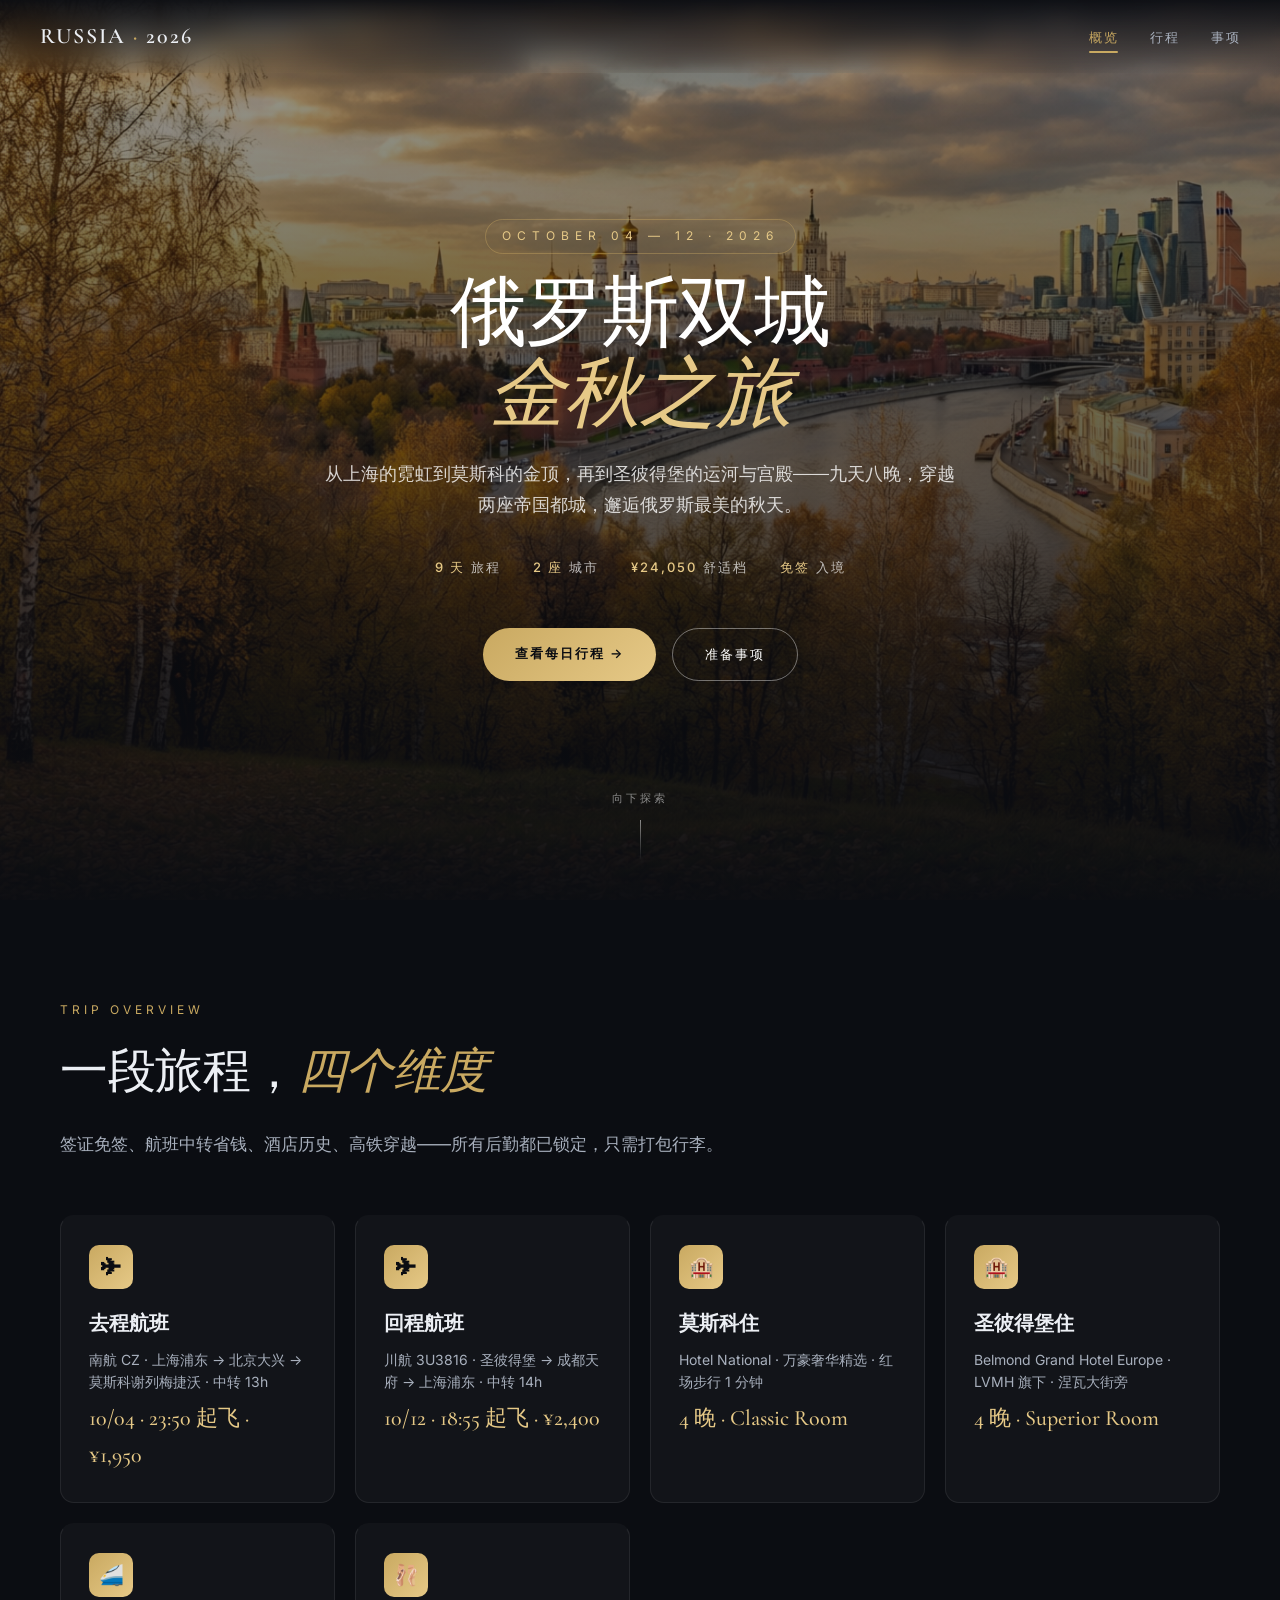
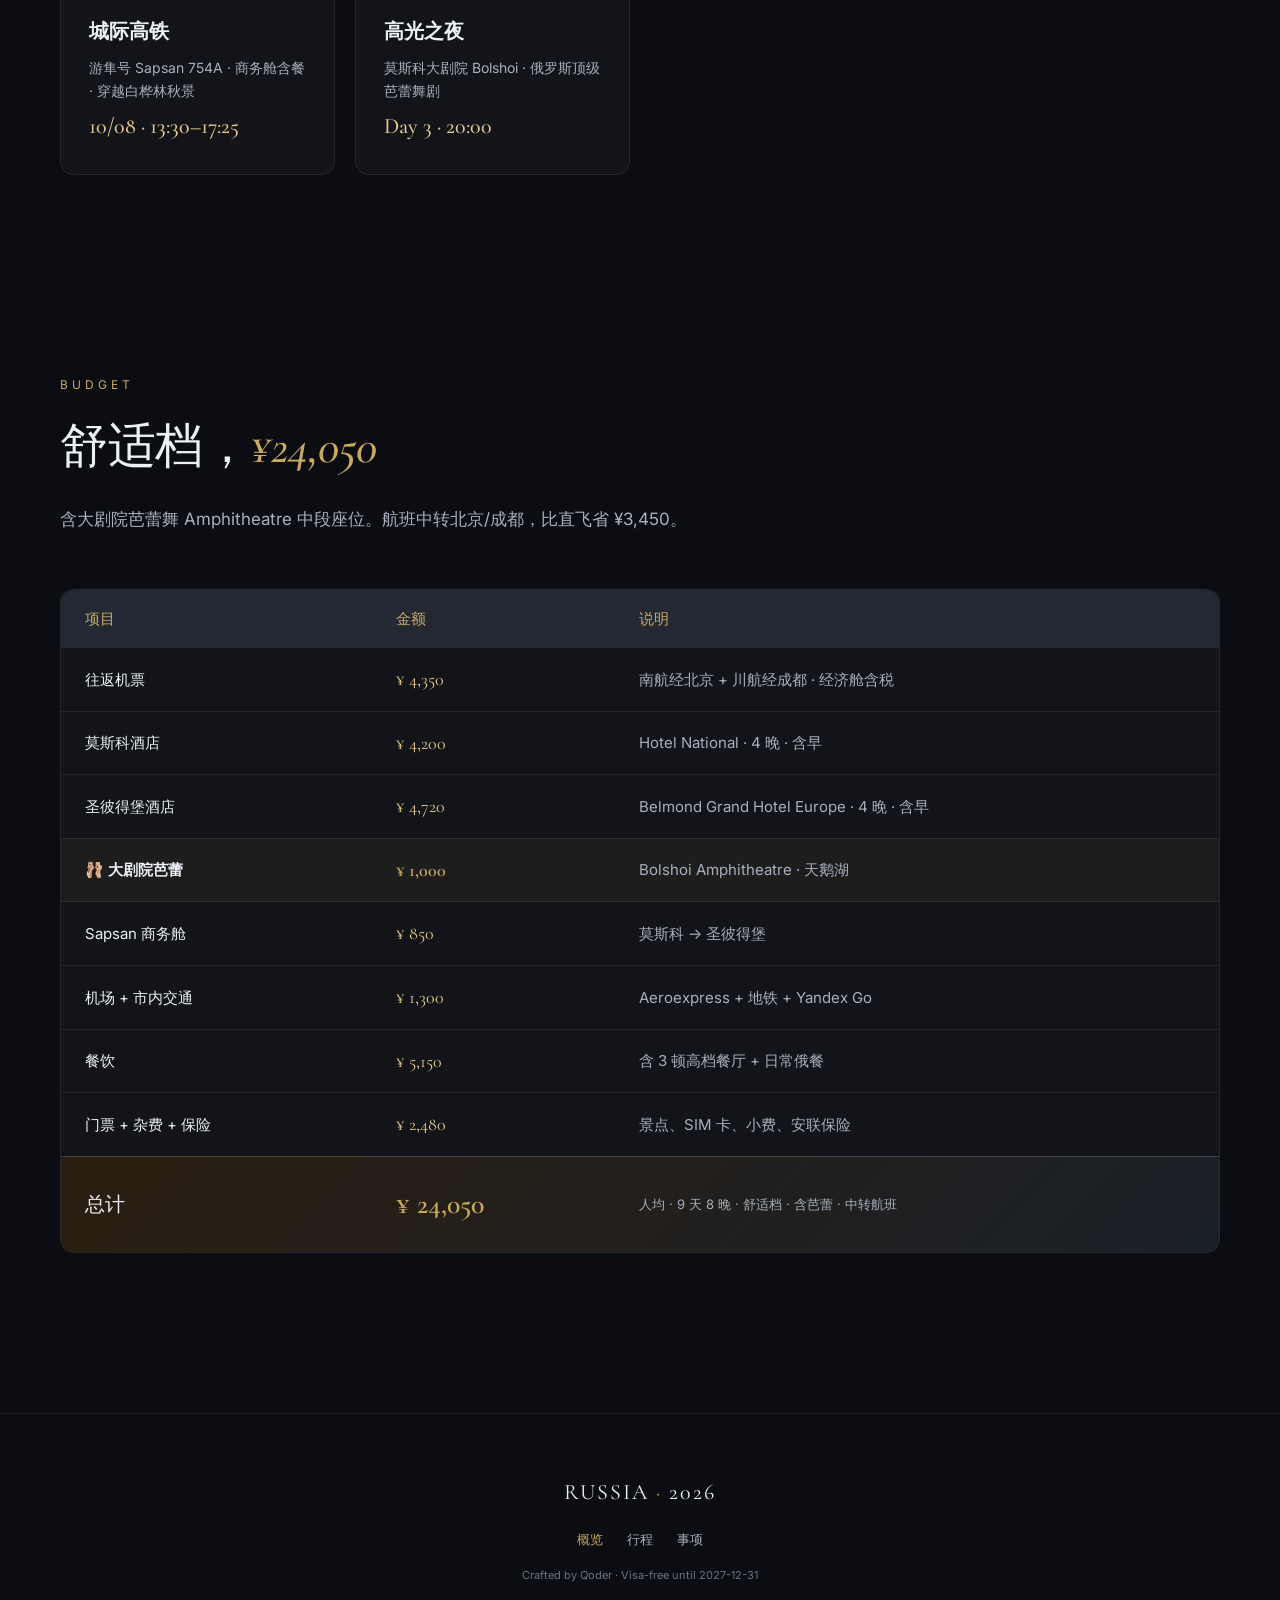
==== index.html @ 036898cf "Add overview hero image, info card images, and event photos - Overview page: Moscow Sparrow Hills he" ====
<!DOCTYPE html>
<html lang="zh-CN">
<head>
<meta charset="UTF-8">
<meta name="viewport" content="width=device-width, initial-scale=1.0">
<title>俄罗斯双城 · 金秋之旅 · 2026 · 概览</title>
<link rel="preconnect" href="https://fonts.googleapis.com">
<link rel="preconnect" href="https://fonts.gstatic.com" crossorigin>
<link href="https://fonts.googleapis.com/css2?family=Cormorant+Garamond:ital,wght@0,400;0,500;0,600;1,400;1,500&family=Inter:wght@300;400;500;600&family=JetBrains+Mono:wght@400;500&display=swap" rel="stylesheet">
<link rel="stylesheet" href="styles.css">
</head>
<body>

<nav class="nav">
  <a href="index.html" class="brand">RUSSIA <span>·</span> 2026</a>
  <ul class="nav-links">
    <li><a href="index.html" class="active-link">概览</a></li>
    <li><a href="itinerary.html">行程</a></li>
    <li><a href="logistics.html">事项</a></li>
  </ul>
  <button class="burger" onclick="document.querySelector('.nav-links').classList.toggle('open')">☰</button>
</nav>

<section class="hero home">
  <div class="hero-content">
    <span class="kicker">October 04 — 12 · 2026</span>
    <h1>俄罗斯双城<br><em>金秋之旅</em></h1>
    <p class="subtitle">从上海的霓虹到莫斯科的金顶，再到圣彼得堡的运河与宫殿——九天八晚，穿越两座帝国都城，邂逅俄罗斯最美的秋天。</p>
    <div class="meta-row">
      <div><b>9 天</b>旅程</div>
      <div><b>2 座</b>城市</div>
      <div><b>¥24,050</b>舒适档</div>
      <div><b>免签</b>入境</div>
    </div>
    <div style="margin-top: 50px; display: flex; gap: 16px; justify-content: center; flex-wrap: wrap;">
      <a href="itinerary.html" style="padding: 14px 32px; background: linear-gradient(135deg, var(--gold), var(--gold-2)); color: var(--bg-0); text-decoration: none; border-radius: 30px; font-weight: 600; letter-spacing: 2px; font-size: 13px; text-transform: uppercase;">查看每日行程 →</a>
      <a href="logistics.html" style="padding: 14px 32px; border: 1px solid rgba(255,255,255,.4); color: #fff; text-decoration: none; border-radius: 30px; font-weight: 500; letter-spacing: 2px; font-size: 13px; text-transform: uppercase;">准备事项</a>
    </div>
  </div>
  <div class="scroll-hint">向下探索</div>
</section>

<section class="block">
  <span class="section-kicker">Trip Overview</span>
  <h2 class="section-title">一段旅程，<em>四个维度</em></h2>
  <p class="section-lead">签证免签、航班中转省钱、酒店历史、高铁穿越——所有后勤都已锁定，只需打包行李。</p>
  <div class="info-grid">
    <div class="info-card"><div class="info-img" style="background-image:url('img/card-flight.jpg')"></div><div class="icon">✈</div><h4>去程航班</h4><p>南航 CZ · 上海浦东 → 北京大兴 → 莫斯科谢列梅捷沃 · 中转 13h</p><span class="value">10/04 · 23:50 起飞 · ¥1,950</span></div>
    <div class="info-card"><div class="info-img" style="background-image:url('img/card-flight.jpg')"></div><div class="icon">✈</div><h4>回程航班</h4><p>川航 3U3816 · 圣彼得堡 → 成都天府 → 上海浦东 · 中转 14h</p><span class="value">10/12 · 18:55 起飞 · ¥2,400</span></div>
    <div class="info-card"><div class="info-img" style="background-image:url('img/card-hotel-moscow.jpg')"></div><div class="icon">🏨</div><h4>莫斯科住</h4><p>Hotel National · 万豪奢华精选 · 红场步行 1 分钟</p><span class="value">4 晚 · Classic Room</span></div>
    <div class="info-card"><div class="info-img" style="background-image:url('img/card-hotel-spb.jpg')"></div><div class="icon">🏨</div><h4>圣彼得堡住</h4><p>Belmond Grand Hotel Europe · LVMH 旗下 · 涅瓦大街旁</p><span class="value">4 晚 · Superior Room</span></div>
    <div class="info-card"><div class="info-img" style="background-image:url('img/hero-5.jpg')"></div><div class="icon">🚄</div><h4>城际高铁</h4><p>游隼号 Sapsan 754А · 商务舱含餐 · 穿越白桦林秋景</p><span class="value">10/08 · 13:30–17:25</span></div>
    <div class="info-card"><div class="info-img" style="background-image:url('img/hero-3.jpg')"></div><div class="icon">🩰</div><h4>高光之夜</h4><p>莫斯科大剧院 Bolshoi · 俄罗斯顶级芭蕾舞剧</p><span class="value">Day 3 · 20:00</span></div>
  </div>
</section>

<section class="block" id="budget">
  <span class="section-kicker">Budget</span>
  <h2 class="section-title">舒适档，<em>¥24,050</em></h2>
  <p class="section-lead">含大剧院芭蕾舞 Amphitheatre 中段座位。航班中转北京/成都，比直飞省 ¥3,450。</p>
  <div style="background: var(--card); border: 1px solid var(--line); border-radius: var(--radius); overflow: hidden;">
    <table style="width:100%; border-collapse: collapse; font-size: 15px;">
      <thead><tr style="background: #222933;">
        <th style="padding: 16px 24px; text-align: left; color: var(--gold); font-weight: 500;">项目</th>
        <th style="padding: 16px 24px; text-align: left; color: var(--gold); font-weight: 500;">金额</th>
        <th style="padding: 16px 24px; text-align: left; color: var(--gold); font-weight: 500;">说明</th>
      </tr></thead>
      <tbody>
        <tr style="border-bottom: 1px solid var(--line);"><td style="padding: 16px 24px;">往返机票</td><td style="padding: 16px 24px; color: var(--gold-2); font-family: var(--serif); font-size: 18px;">¥ 4,350</td><td style="padding: 16px 24px; color: var(--ink-2);">南航经北京 + 川航经成都 · 经济舱含税</td></tr>
        <tr style="border-bottom: 1px solid var(--line);"><td style="padding: 16px 24px;">莫斯科酒店</td><td style="padding: 16px 24px; color: var(--gold-2); font-family: var(--serif); font-size: 18px;">¥ 4,200</td><td style="padding: 16px 24px; color: var(--ink-2);">Hotel National · 4 晚 · 含早</td></tr>
        <tr style="border-bottom: 1px solid var(--line);"><td style="padding: 16px 24px;">圣彼得堡酒店</td><td style="padding: 16px 24px; color: var(--gold-2); font-family: var(--serif); font-size: 18px;">¥ 4,720</td><td style="padding: 16px 24px; color: var(--ink-2);">Belmond Grand Hotel Europe · 4 晚 · 含早</td></tr>
        <tr style="border-bottom: 1px solid var(--line); background: rgba(201,169,97,.06);"><td style="padding: 16px 24px; font-weight: 600;">🩰 大剧院芭蕾</td><td style="padding: 16px 24px; color: var(--gold); font-family: var(--serif); font-size: 18px; font-weight: 600;">¥ 1,000</td><td style="padding: 16px 24px; color: var(--ink-2);">Bolshoi Amphitheatre · 天鹅湖</td></tr>
        <tr style="border-bottom: 1px solid var(--line);"><td style="padding: 16px 24px;">Sapsan 商务舱</td><td style="padding: 16px 24px; color: var(--gold-2); font-family: var(--serif); font-size: 18px;">¥ 850</td><td style="padding: 16px 24px; color: var(--ink-2);">莫斯科 → 圣彼得堡</td></tr>
        <tr style="border-bottom: 1px solid var(--line);"><td style="padding: 16px 24px;">机场 + 市内交通</td><td style="padding: 16px 24px; color: var(--gold-2); font-family: var(--serif); font-size: 18px;">¥ 1,300</td><td style="padding: 16px 24px; color: var(--ink-2);">Aeroexpress + 地铁 + Yandex Go</td></tr>
        <tr style="border-bottom: 1px solid var(--line);"><td style="padding: 16px 24px;">餐饮</td><td style="padding: 16px 24px; color: var(--gold-2); font-family: var(--serif); font-size: 18px;">¥ 5,150</td><td style="padding: 16px 24px; color: var(--ink-2);">含 3 顿高档餐厅 + 日常俄餐</td></tr>
        <tr style="border-bottom: 1px solid var(--line);"><td style="padding: 16px 24px;">门票 + 杂费 + 保险</td><td style="padding: 16px 24px; color: var(--gold-2); font-family: var(--serif); font-size: 18px;">¥ 2,480</td><td style="padding: 16px 24px; color: var(--ink-2);">景点、SIM 卡、小费、安联保险</td></tr>
      </tbody>
      <tfoot><tr style="background: linear-gradient(135deg, #2a1e10, #1a2028);">
        <td style="padding: 24px; font-family: var(--serif); font-size: 20px;">总计</td>
        <td style="padding: 24px; color: var(--gold); font-family: var(--serif); font-size: 28px; font-weight: 600;">¥ 24,050</td>
        <td style="padding: 24px; color: var(--ink-2); font-size: 13px;">人均 · 9 天 8 晚 · 舒适档 · 含芭蕾 · 中转航班</td>
      </tr></tfoot>
    </table>
  </div>
</section>

<footer>
  <div class="brand-f">RUSSIA <span>·</span> 2026</div>
  <div style="display:flex; gap:24px; justify-content:center; margin: 16px 0;">
    <a href="index.html" style="color: var(--gold); text-decoration: none;">概览</a>
    <a href="itinerary.html" style="color: var(--ink-2); text-decoration: none;">行程</a>
    <a href="logistics.html" style="color: var(--ink-2); text-decoration: none;">事项</a>
  </div>
  <div style="margin-top: 8px; font-size: 11px; color: var(--ink-3);">Crafted by Qoder · Visa-free until 2027-12-31</div>
</footer>

<script>window.addEventListener('scroll',()=>{document.querySelector('.nav').classList.toggle('scrolled',window.scrollY>50);});</script>
</body>
</html>
---- styles.css ----
/* ===== Russia 2026 · Shared Theme ===== */
:root {
  --bg-0: #0b0d12;
  --bg-1: #11141c;
  --bg-2: #181c26;
  --ink: #eceff4;
  --ink-2: #a8b0bd;
  --ink-3: #6b7382;
  --gold: #c9a961;
  --gold-2: #e6c987;
  --red: #d4463a;
  --green: #7fb069;
  --line: rgba(255,255,255,.08);
  --card: rgba(255,255,255,.03);
  --card-hover: rgba(255,255,255,.06);
  --radius: 14px;
  --shadow: 0 20px 60px -20px rgba(0,0,0,.6);
  --serif: "Cormorant Garamond", "Playfair Display", "Source Han Serif SC", "Noto Serif SC", Georgia, serif;
  --sans: "Inter", -apple-system, "PingFang SC", "Microsoft YaHei", "Helvetica Neue", sans-serif;
  --mono: "JetBrains Mono", ui-monospace, SFMono-Regular, Menlo, monospace;
}

* { box-sizing: border-box; margin: 0; padding: 0; }

html { scroll-behavior: smooth; }

body {
  background: var(--bg-0);
  color: var(--ink);
  font-family: var(--sans);
  font-size: 16px;
  line-height: 1.7;
  -webkit-font-smoothing: antialiased;
  text-rendering: optimizeLegibility;
  overflow-x: hidden;
}

/* ===== Navigation ===== */
.nav {
  position: fixed;
  top: 0; left: 0; right: 0;
  z-index: 100;
  padding: 18px 40px;
  display: flex;
  justify-content: space-between;
  align-items: center;
  background: linear-gradient(to bottom, rgba(11,13,18,.95), rgba(11,13,18,0));
  backdrop-filter: blur(12px);
  transition: background .3s ease;
}
.nav.scrolled { background: rgba(11,13,18,.92); }
.nav .brand {
  font-family: var(--serif);
  font-size: 22px;
  font-weight: 600;
  color: var(--ink);
  text-decoration: none;
  letter-spacing: 2px;
}
.nav .brand span { color: var(--gold); }
.nav-links {
  display: flex;
  gap: 32px;
  list-style: none;
}
.nav-links a {
  color: var(--ink-2);
  text-decoration: none;
  font-size: 13px;
  font-weight: 500;
  letter-spacing: 1.5px;
  text-transform: uppercase;
  transition: color .2s;
}
.nav-links a:hover { color: var(--gold); }
.nav-links a.active-link {
  color: var(--gold);
  position: relative;
}
.nav-links a.active-link::after {
  content: '';
  position: absolute;
  left: 0; right: 0; bottom: -8px;
  height: 2px;
  background: var(--gold);
  border-radius: 2px;
}
.burger { display: none; cursor: pointer; color: var(--ink); font-size: 24px; background: none; border: none; }

/* Checklist (logistics page) */
.checklist {
  list-style: none;
  padding: 0;
  max-width: 820px;
}
.checklist li {
  padding: 18px 0 18px 44px;
  position: relative;
  border-bottom: 1px dashed var(--line);
  font-size: 15px;
  color: var(--ink);
}
.checklist li:last-child { border-bottom: none; }
.checklist li::before {
  content: '';
  position: absolute;
  left: 0; top: 22px;
  width: 22px; height: 22px;
  border-radius: 50%;
  background: linear-gradient(135deg, var(--gold), var(--gold-2));
  box-shadow: 0 0 0 4px rgba(201,169,97,.15);
}
.checklist li strong {
  display: block;
  color: var(--gold-2);
  font-family: var(--serif);
  font-size: 20px;
  font-weight: 500;
  margin-bottom: 4px;
}

@media (max-width: 900px) {
  .nav { padding: 14px 20px; }
  .nav-links { display: none; position: absolute; top: 60px; right: 0; flex-direction: column; background: var(--bg-1); padding: 24px; gap: 18px; border-radius: 0 0 0 var(--radius); }
  .nav-links.open { display: flex; }
  .burger { display: block; }
}

/* ===== Hero ===== */
.hero {
  position: relative;
  height: 100vh;
  min-height: 640px;
  display: flex;
  align-items: center;
  justify-content: center;
  text-align: center;
  overflow: hidden;
  color: #fff;
}
.hero::before {
  content: '';
  position: absolute;
  inset: 0;
  background-size: cover;
  background-position: center;
  filter: saturate(1.1) contrast(1.05);
  transform: scale(1.05);
  z-index: 0;
}
.hero::after {
  content: '';
  position: absolute;
  inset: 0;
  background: linear-gradient(180deg, rgba(11,13,18,.4) 0%, rgba(11,13,18,.65) 55%, rgba(11,13,18,.98) 100%);
  z-index: 1;
}
.hero-content {
  position: relative;
  z-index: 2;
  max-width: 900px;
  padding: 0 24px;
}
.hero .kicker {
  display: inline-block;
  font-size: 12px;
  letter-spacing: 6px;
  color: var(--gold-2);
  text-transform: uppercase;
  margin-bottom: 20px;
  padding: 6px 16px;
  border: 1px solid rgba(201,169,97,.4);
  border-radius: 30px;
}
.hero h1 {
  font-family: var(--serif);
  font-size: clamp(2.8rem, 6vw, 5.2rem);
  font-weight: 500;
  line-height: 1.05;
  letter-spacing: -1px;
  margin-bottom: 24px;
}
.hero h1 em {
  font-style: italic;
  color: var(--gold-2);
  font-weight: 400;
}
.hero .subtitle {
  font-size: 18px;
  color: rgba(255,255,255,.8);
  max-width: 640px;
  margin: 0 auto 36px;
  font-weight: 300;
}
.hero .meta-row {
  display: flex;
  gap: 32px;
  justify-content: center;
  flex-wrap: wrap;
  font-size: 13px;
  letter-spacing: 2px;
  text-transform: uppercase;
  color: rgba(255,255,255,.7);
}
.hero .meta-row b { color: var(--gold-2); font-weight: 500; margin-right: 6px; }
.scroll-hint {
  position: absolute;
  bottom: 40px;
  left: 50%;
  transform: translateX(-50%);
  z-index: 2;
  font-size: 11px;
  letter-spacing: 3px;
  color: rgba(255,255,255,.5);
  text-transform: uppercase;
}
.scroll-hint::after {
  content: '';
  display: block;
  width: 1px;
  height: 40px;
  background: linear-gradient(to bottom, rgba(255,255,255,.5), transparent);
  margin: 12px auto 0;
  animation: drop 2s infinite;
}
@keyframes drop {
  0% { transform: scaleY(0); transform-origin: top; }
  50% { transform: scaleY(1); transform-origin: top; }
  51% { transform: scaleY(1); transform-origin: bottom; }
  100% { transform: scaleY(0); transform-origin: bottom; }
}

/* Hero images per page (high-res local) */
.hero.home::before { background-image: url('img/hero-0.jpg'); }
.hero.day2::before { background-image: url('img/hero-2.jpg'); }
.hero.day3::before { background-image: url('img/hero-3.jpg'); }
.hero.day4::before { background-image: url('img/hero-4.jpg'); }
.hero.day5::before { background-image: url('img/hero-5.jpg'); }
.hero.day6::before { background-image: url('img/hero-6.jpg'); }
.hero.day7::before { background-image: url('img/hero-7.jpg'); }
.hero.day8::before { background-image: url('img/hero-8.jpg'); }
.hero.day9::before { background-image: url('img/hero-9.jpg'); }

/* ===== Tab Navigation ===== */
.tab-nav {
  position: sticky;
  top: 60px;
  z-index: 50;
  background: rgba(11,13,18,.92);
  backdrop-filter: blur(16px);
  border-bottom: 1px solid var(--line);
  padding: 14px 0;
  overflow-x: auto;
  scrollbar-width: none;
}
.tab-nav::-webkit-scrollbar { display: none; }
.tab-nav-inner {
  display: flex;
  gap: 6px;
  padding: 0 40px;
  min-width: max-content;
}
.tab-btn {
  background: transparent;
  border: 1px solid var(--line);
  color: var(--ink-2);
  padding: 10px 18px;
  border-radius: 30px;
  cursor: pointer;
  font-family: var(--sans);
  font-size: 13px;
  letter-spacing: 1px;
  white-space: nowrap;
  transition: all .25s ease;
  display: flex;
  align-items: center;
  gap: 8px;
}
.tab-btn:hover { color: var(--ink); border-color: rgba(255,255,255,.25); }
.tab-btn.active {
  background: linear-gradient(135deg, var(--gold), var(--gold-2));
  color: var(--bg-0);
  border-color: var(--gold);
  font-weight: 600;
  box-shadow:
    0 6px 20px -6px rgba(201,169,97,.6),
    0 0 0 1px rgba(201,169,97,.3);
  transform: translateY(-1px);
}
.tab-btn .n {
  font-family: var(--serif);
  font-style: italic;
  font-size: 14px;
}

/* ===== Tab Panels ===== */
.tab-panel { display: none; animation: panelFade .7s cubic-bezier(.2,.8,.2,1); }
.tab-panel.active { display: block; }
@keyframes panelFade {
  from { opacity: 0; transform: translateY(20px); }
  to { opacity: 1; transform: translateY(0); }
}

/* Compact Day Header (inside panel) */
.day-head {
  padding: 40px 0 20px;
  border-bottom: 1px solid var(--line);
  margin-bottom: 40px;
}
.day-head .kicker {
  display: inline-block;
  font-size: 11px;
  letter-spacing: 5px;
  color: var(--gold);
  text-transform: uppercase;
  margin-bottom: 12px;
  padding: 4px 12px;
  border: 1px solid rgba(201,169,97,.4);
  border-radius: 20px;
}
.day-head h2 {
  font-family: var(--serif);
  font-size: clamp(2.2rem, 4.5vw, 3.6rem);
  font-weight: 500;
  line-height: 1.1;
  margin-bottom: 14px;
}
.day-head h2 em { color: var(--gold); font-style: italic; font-weight: 400; }
.day-head .desc {
  color: var(--ink-2);
  font-size: 16px;
  max-width: 720px;
  line-height: 1.7;
}
.day-stats {
  display: flex;
  gap: 36px;
  flex-wrap: wrap;
  margin-top: 24px;
}
.day-stat .v {
  font-family: var(--serif);
  font-size: 28px;
  color: var(--gold-2);
  display: block;
}
.day-stat .l {
  font-size: 11px;
  letter-spacing: 2.5px;
  text-transform: uppercase;
  color: var(--ink-3);
  margin-top: 4px;
}

/* ===== Day Banner (inside tab panel) ===== */
.day-banner {
  position: relative;
  width: 100%;
  aspect-ratio: 21 / 9;
  border-radius: var(--radius);
  overflow: hidden;
  background-color: #181c26;
  background-size: cover;
  background-position: center;
  margin-bottom: 24px;
  box-shadow:
    0 30px 80px -30px rgba(0,0,0,.85),
    0 0 0 1px rgba(255,255,255,.04);
  isolation: isolate;
}
.day-banner::before {
  content: '';
  position: absolute;
  inset: 0;
  background-size: cover;
  background-position: center;
  animation: kenBurns 20s ease-in-out infinite alternate;
  z-index: -1;
}
@keyframes kenBurns {
  0% { transform: scale(1) translate(0, 0); }
  100% { transform: scale(1.12) translate(-2%, -1%); }
}
.day-banner::after {
  content: '';
  position: absolute;
  inset: 0;
  background:
    linear-gradient(180deg, rgba(11,13,18,0) 0%, rgba(11,13,18,.1) 40%, rgba(11,13,18,.7) 100%),
    radial-gradient(ellipse at 30% 20%, rgba(201,169,97,.15), transparent 60%);
  pointer-events: none;
}
.day-banner .banner-caption {
  position: absolute;
  bottom: 24px;
  right: 28px;
  z-index: 2;
  font-family: var(--serif);
  font-style: italic;
  font-size: 15px;
  color: rgba(255,255,255,.92);
  letter-spacing: 1.5px;
  background: rgba(11,13,18,.55);
  padding: 8px 18px;
  border-radius: 24px;
  backdrop-filter: blur(16px) saturate(1.4);
  -webkit-backdrop-filter: blur(16px) saturate(1.4);
  border: 1px solid rgba(255,255,255,.12);
  box-shadow: 0 8px 24px rgba(0,0,0,.4);
}
.day-banner .banner-caption::before {
  content: '— ';
  color: var(--gold);
}
@media (max-width: 768px) {
  .day-banner { aspect-ratio: 16 / 9; }
  .day-banner .banner-caption { font-size: 12px; bottom: 14px; right: 16px; padding: 6px 14px; }
}

/* Banner images per day */
.day-banner.b1 { background-image: url('img/hero-1.jpg'); }
.day-banner.b1::before { background-image: url('img/hero-1.jpg'); }
.day-banner.b2 { background-image: url('img/hero-2.jpg'); }
.day-banner.b2::before { background-image: url('img/hero-2.jpg'); }
.day-banner.b3 { background-image: url('img/hero-3.jpg'); }
.day-banner.b3::before { background-image: url('img/hero-3.jpg'); }
.day-banner.b4 { background-image: url('img/hero-4.jpg'); }
.day-banner.b4::before { background-image: url('img/hero-4.jpg'); }
.day-banner.b5 { background-image: url('img/hero-5.jpg'); }
.day-banner.b5::before { background-image: url('img/hero-5.jpg'); }
.day-banner.b6 { background-image: url('img/hero-6.jpg'); }
.day-banner.b6::before { background-image: url('img/hero-6.jpg'); }
.day-banner.b7 { background-image: url('img/hero-7.jpg'); }
.day-banner.b7::before { background-image: url('img/hero-7.jpg'); }
.day-banner.b8 { background-image: url('img/hero-8.jpg'); }
.day-banner.b8::before { background-image: url('img/hero-8.jpg'); }
.day-banner.b9 { background-image: url('img/hero-9.jpg'); }
.day-banner.b9::before { background-image: url('img/hero-9.jpg'); }

/* ===== Sections ===== */
section.block {
  padding: 100px 40px;
  max-width: 1240px;
  margin: 0 auto;
}
@media (max-width: 768px) { section.block { padding: 60px 20px; } }

.section-title {
  font-family: var(--serif);
  font-size: clamp(2rem, 4vw, 3rem);
  font-weight: 500;
  letter-spacing: -0.5px;
  margin-bottom: 16px;
  color: var(--ink);
}
.section-title em { color: var(--gold); font-style: italic; }
.section-kicker {
  font-size: 12px;
  letter-spacing: 4px;
  text-transform: uppercase;
  color: var(--gold);
  margin-bottom: 12px;
  display: block;
}
.section-lead {
  color: var(--ink-2);
  font-size: 17px;
  max-width: 720px;
  margin-bottom: 56px;
}

/* ===== Day Grid (Home) ===== */
.day-grid {
  display: grid;
  grid-template-columns: repeat(auto-fill, minmax(320px, 1fr));
  gap: 24px;
  margin-top: 40px;
}
.day-card {
  position: relative;
  height: 380px;
  border-radius: var(--radius);
  overflow: hidden;
  background: var(--card);
  border: 1px solid var(--line);
  text-decoration: none;
  color: inherit;
  transition: transform .4s ease, box-shadow .4s ease;
  cursor: pointer;
}
.day-card:hover {
  transform: translateY(-6px);
  box-shadow: var(--shadow);
}
.day-card .cover {
  position: absolute; inset: 0;
  background-size: cover;
  background-position: center;
  transition: transform .6s ease;
}
.day-card:hover .cover { transform: scale(1.08); }
.day-card::after {
  content: '';
  position: absolute; inset: 0;
  background: linear-gradient(180deg, rgba(0,0,0,0) 30%, rgba(0,0,0,.85) 100%);
}
.day-card .content {
  position: absolute;
  bottom: 0; left: 0; right: 0;
  padding: 28px;
  z-index: 2;
}
.day-card .num {
  font-family: var(--serif);
  font-style: italic;
  font-size: 15px;
  color: var(--gold-2);
  letter-spacing: 2px;
  margin-bottom: 8px;
}
.day-card h3 {
  font-family: var(--serif);
  font-size: 26px;
  font-weight: 500;
  line-height: 1.2;
  margin-bottom: 8px;
}
.day-card .meta {
  font-size: 12px;
  letter-spacing: 1.5px;
  color: rgba(255,255,255,.7);
  text-transform: uppercase;
}
.day-card .arrow {
  position: absolute;
  top: 24px; right: 24px;
  width: 44px; height: 44px;
  border: 1px solid rgba(255,255,255,.3);
  border-radius: 50%;
  display: flex;
  align-items: center;
  justify-content: center;
  color: #fff;
  z-index: 2;
  transition: all .3s;
}
.day-card:hover .arrow { background: var(--gold); border-color: var(--gold); }

/* Cover images per day (high-res local) */
.cover-1 { background-image: url('img/cover-1.jpg'); }
.cover-2 { background-image: url('img/cover-2.jpg'); }
.cover-3 { background-image: url('img/cover-3.jpg'); }
.cover-4 { background-image: url('img/cover-4.jpg'); }
.cover-5 { background-image: url('img/cover-5.jpg'); }
.cover-6 { background-image: url('img/cover-6.jpg'); }
.cover-7 { background-image: url('img/cover-7.jpg'); }
.cover-8 { background-image: url('img/cover-8.jpg'); }
.cover-9 { background-image: url('img/cover-9.jpg'); }

/* ===== Overview / Info Cards ===== */
.info-grid {
  display: grid;
  grid-template-columns: repeat(auto-fit, minmax(240px, 1fr));
  gap: 20px;
}
.info-card {
  background: var(--card);
  border: 1px solid var(--line);
  border-top: 2px solid transparent;
  border-radius: var(--radius);
  padding: 28px;
  transition: all .4s cubic-bezier(.2,.8,.2,1);
  position: relative;
  overflow: hidden;
}
.info-card::before {
  content: '';
  position: absolute;
  inset: 0;
  background: radial-gradient(circle at 100% 0%, rgba(201,169,97,.08), transparent 50%);
  opacity: 0;
  transition: opacity .4s;
}
.info-card:hover {
  background: var(--card-hover);
  transform: translateY(-6px);
  border-top-color: var(--gold);
  box-shadow: 0 20px 50px -20px rgba(201,169,97,.25);
}
.info-card:hover::before { opacity: 1; }
.info-card > * { position: relative; z-index: 1; }
.info-card .icon {
  width: 44px; height: 44px;
  border-radius: 10px;
  background: linear-gradient(135deg, var(--gold), var(--gold-2));
  display: flex;
  align-items: center;
  justify-content: center;
  color: var(--bg-0);
  font-size: 20px;
  margin-bottom: 18px;
  font-weight: 700;
}
.info-card h4 {
  font-family: var(--serif);
  font-size: 20px;
  margin-bottom: 8px;
  font-weight: 600;
}
.info-card p { color: var(--ink-2); font-size: 14px; line-height: 1.6; }
.info-card .value {
  color: var(--gold-2);
  font-family: var(--serif);
  font-size: 22px;
  font-weight: 500;
  display: block;
  margin-top: 6px;
}

/* ===== Day Page Content ===== */
.day-hero-stats {
  display: flex;
  gap: 48px;
  justify-content: center;
  flex-wrap: wrap;
  margin-top: 40px;
}
.day-hero-stat .v {
  font-family: var(--serif);
  font-size: 36px;
  color: var(--gold-2);
  display: block;
}
.day-hero-stat .l {
  font-size: 11px;
  letter-spacing: 3px;
  text-transform: uppercase;
  color: rgba(255,255,255,.6);
  margin-top: 6px;
}

.timeline {
  position: relative;
  padding: 20px 0;
  margin-top: 40px;
}
.timeline::before {
  content: '';
  position: absolute;
  left: 40px;
  top: 0; bottom: 0;
  width: 1px;
  background: linear-gradient(to bottom, transparent, var(--gold), transparent);
}
@media (max-width: 768px) { .timeline::before { left: 20px; } }

.event {
  position: relative;
  padding: 28px 0 28px 88px;
  display: grid;
  grid-template-columns: 1fr;
  gap: 16px;
}
@media (max-width: 768px) { .event { padding-left: 56px; } }

.event::before {
  content: '';
  position: absolute;
  left: 33px;
  top: 38px;
  width: 15px; height: 15px;
  border-radius: 50%;
  background: var(--gold);
  box-shadow: 0 0 0 4px var(--bg-0), 0 0 0 5px var(--gold);
}
@media (max-width: 768px) { .event::before { left: 13px; } }

.event .time {
  font-family: var(--mono);
  font-size: 13px;
  color: var(--gold-2);
  letter-spacing: 2px;
}
.event h3 {
  font-family: var(--serif);
  font-size: 26px;
  font-weight: 500;
  line-height: 1.2;
  margin: 4px 0 10px;
}
.event p { color: var(--ink-2); font-size: 15px; }
.event .tags {
  display: flex;
  gap: 8px;
  flex-wrap: wrap;
  margin-top: 10px;
}
.event .tag {
  background: rgba(201,169,97,.1);
  color: var(--gold-2);
  padding: 4px 12px;
  border-radius: 20px;
  font-size: 12px;
  letter-spacing: 1px;
  border: 1px solid rgba(201,169,97,.25);
}
.event .tag.price { background: rgba(127,176,105,.1); color: var(--green); border-color: rgba(127,176,105,.3); }
.event .tag.hotel { background: rgba(212,70,58,.1); color: #e8847b; border-color: rgba(212,70,58,.3); }

.event .detail-card {
  background: linear-gradient(135deg, rgba(255,255,255,.03), rgba(255,255,255,.015));
  border: 1px solid var(--line);
  border-left: 3px solid var(--gold);
  border-radius: 8px;
  padding: 18px 22px;
  margin-top: 12px;
  display: grid;
  grid-template-columns: auto 1fr;
  gap: 10px 18px;
  font-size: 14px;
  backdrop-filter: blur(4px);
}
.detail-card .k {
  color: var(--gold);
  text-transform: uppercase;
  letter-spacing: 1.5px;
  font-size: 10px;
  font-weight: 600;
  align-self: center;
  min-width: 70px;
}
.detail-card .v { color: var(--ink); font-size: 14px; }
.detail-card .v strong { color: var(--gold-2); font-weight: 600; }

/* ===== Booking Links ===== */
.booking {
  display: inline-block;
  margin-top: 10px;
  padding: 5px 14px;
  background: linear-gradient(135deg, rgba(201,169,97,.12), rgba(201,169,97,.06));
  color: var(--gold);
  text-decoration: none;
  border-radius: 20px;
  font-size: 12px;
  font-weight: 500;
  letter-spacing: .5px;
  border: 1px solid rgba(201,169,97,.3);
  transition: all .3s ease;
}
.booking:hover {
  background: var(--gold);
  color: var(--bg-0);
  box-shadow: 0 4px 16px rgba(201,169,97,.3);
}

/* ===== Info Card Image Strip ===== */
.info-img {
  position: absolute;
  top: 0;
  left: 0;
  right: 0;
  height: 110px;
  background-size: cover;
  background-position: center;
  border-radius: var(--radius) var(--radius) 0 0;
  opacity: 0;
  transition: opacity .5s ease;
}
.info-img::after {
  content: '';
  position: absolute;
  inset: 0;
  background: linear-gradient(180deg, rgba(11,13,18,0) 0%, rgba(11,13,18,.7) 60%, var(--card) 100%);
  border-radius: var(--radius) var(--radius) 0 0;
}
.info-card:hover .info-img { opacity: 1; }

/* ===== Event Inline Image ===== */
.event-img {
  width: 100%;
  max-width: 720px;
  aspect-ratio: 21/9;
  background-size: cover;
  background-position: center;
  border-radius: 10px;
  margin-top: 8px;
  box-shadow: 0 12px 30px -12px rgba(0,0,0,.6);
  transition: transform .4s ease;
}
.event-img:hover { transform: scale(1.02); }
@media (max-width: 768px) { .event-img { aspect-ratio: 16/9; } }

/* ===== Gallery ===== */
.gallery {
  display: grid;
  grid-template-columns: repeat(3, 1fr);
  gap: 8px;
  margin-top: 40px;
}
.gallery .g {
  aspect-ratio: 4/3;
  background-size: cover;
  background-position: center;
  border-radius: 8px;
  transition: transform .4s;
  cursor: pointer;
}
.gallery .g:hover { transform: scale(1.02); }
@media (max-width: 768px) { .gallery { grid-template-columns: repeat(2, 1fr); } }

/* ===== Footer ===== */
footer {
  padding: 60px 40px 40px;
  text-align: center;
  color: var(--ink-3);
  font-size: 13px;
  border-top: 1px solid var(--line);
  margin-top: 60px;
}
footer .brand-f {
  font-family: var(--serif);
  color: var(--ink);
  font-size: 22px;
  margin-bottom: 10px;
  letter-spacing: 2px;
}
footer .brand-f span { color: var(--gold); }

/* ===== Day Pagination ===== */
.day-pager {
  display: flex;
  justify-content: space-between;
  align-items: center;
  padding: 32px 40px;
  border-top: 1px solid var(--line);
  margin-top: 60px;
  gap: 20px;
  flex-wrap: wrap;
}
.pager-btn {
  display: flex;
  align-items: center;
  gap: 16px;
  padding: 16px 24px;
  background: var(--card);
  border: 1px solid var(--line);
  border-radius: var(--radius);
  text-decoration: none;
  color: var(--ink);
  transition: all .3s;
  min-width: 200px;
}
.pager-btn:hover { background: var(--card-hover); border-color: var(--gold); }
.pager-btn .lbl { font-size: 11px; color: var(--ink-3); letter-spacing: 2px; text-transform: uppercase; }
.pager-btn .ttl { font-family: var(--serif); font-size: 18px; color: var(--gold-2); }
.pager-btn.next { margin-left: auto; text-align: right; }
.pager-btn .arr { color: var(--gold); font-size: 24px; }

/* Fade in animation */
.fade-in { opacity: 0; transform: translateY(30px); transition: all .8s ease; }
.fade-in.visible { opacity: 1; transform: translateY(0); }
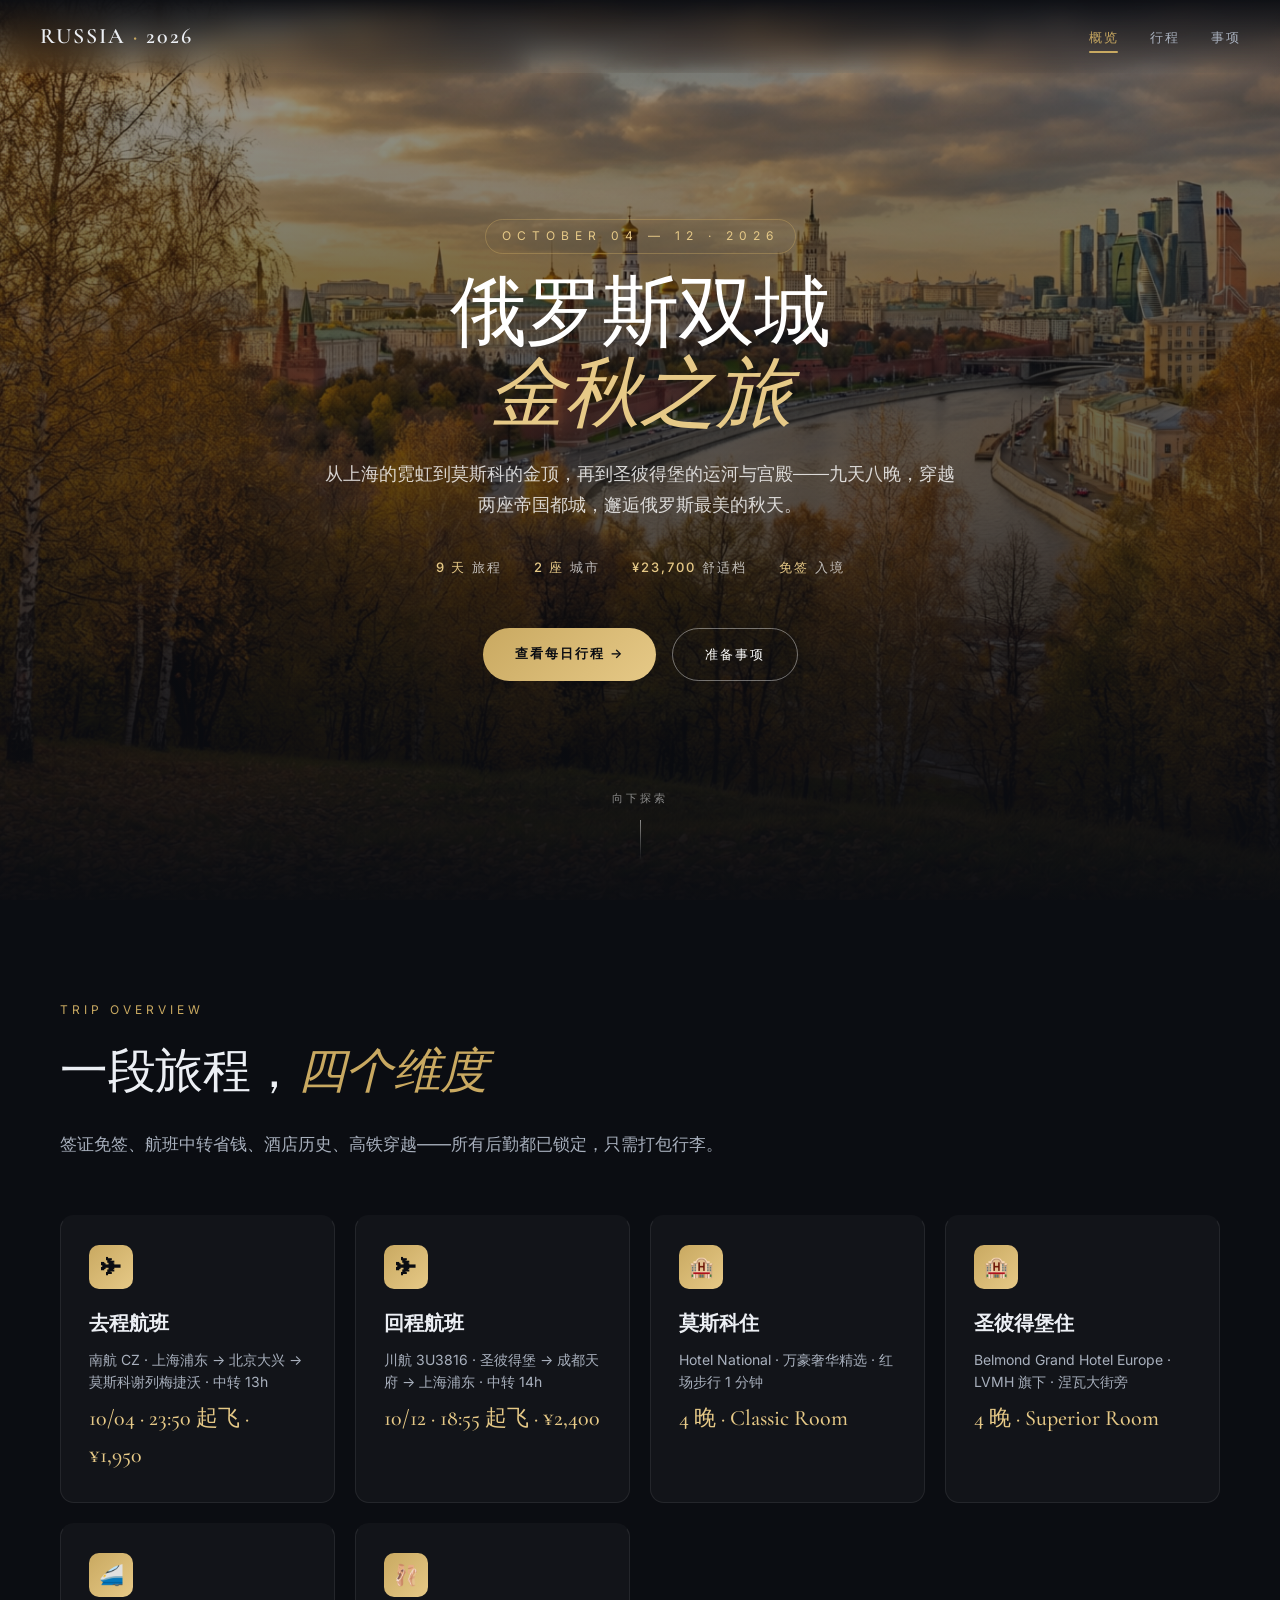
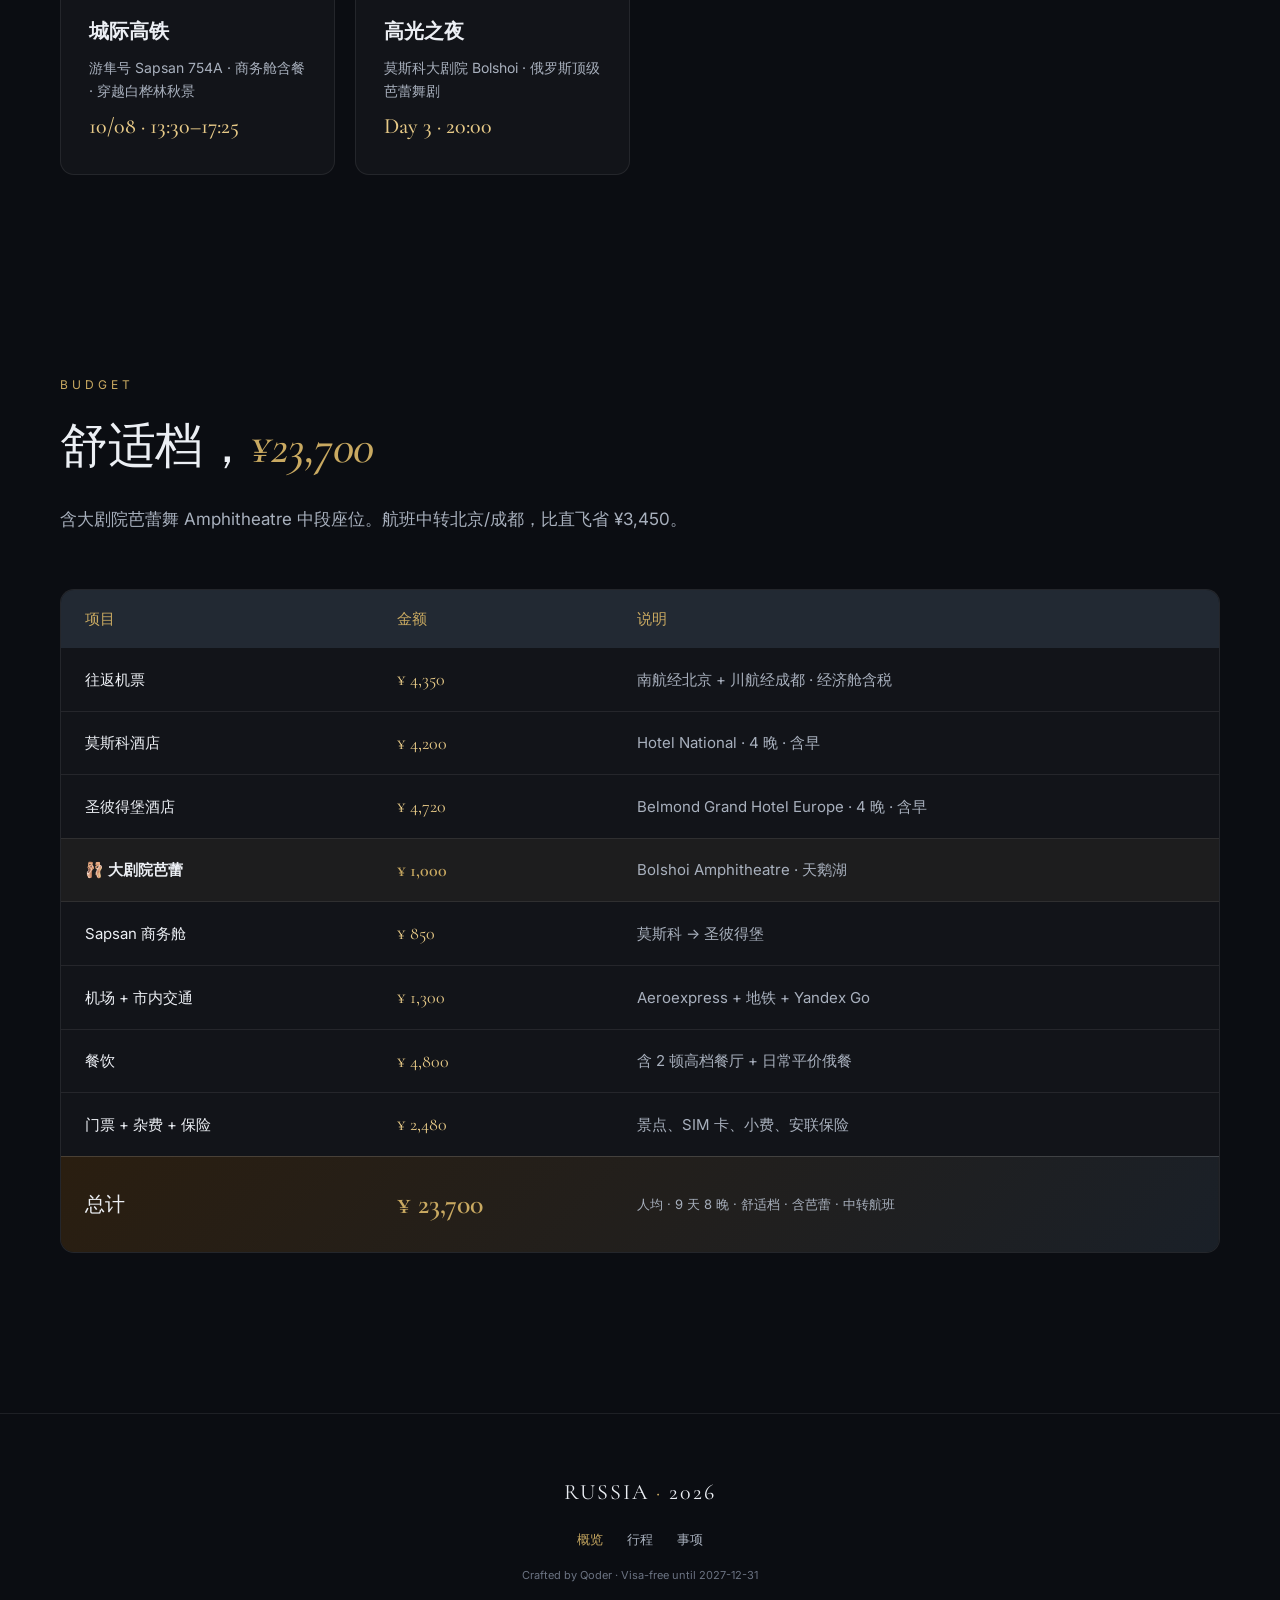
==== commit fc6e3af1: "Replace expensive dinners with friend's recs: FARШ, ШашлыкоFF, FRANK; add Шоколадница & ВкусВилл; bu" ====
--- a/index.html
+++ b/index.html
@@ -29,7 +29,7 @@
     <div class="meta-row">
       <div><b>9 天</b>旅程</div>
       <div><b>2 座</b>城市</div>
-      <div><b>¥24,050</b>舒适档</div>
+      <div><b>¥23,700</b>舒适档</div>
       <div><b>免签</b>入境</div>
     </div>
     <div style="margin-top: 50px; display: flex; gap: 16px; justify-content: center; flex-wrap: wrap;">
@@ -56,7 +56,7 @@
 
 <section class="block" id="budget">
   <span class="section-kicker">Budget</span>
-  <h2 class="section-title">舒适档，<em>¥24,050</em></h2>
+  <h2 class="section-title">舒适档，<em>¥23,700</em></h2>
   <p class="section-lead">含大剧院芭蕾舞 Amphitheatre 中段座位。航班中转北京/成都，比直飞省 ¥3,450。</p>
   <div style="background: var(--card); border: 1px solid var(--line); border-radius: var(--radius); overflow: hidden;">
     <table style="width:100%; border-collapse: collapse; font-size: 15px;">
@@ -72,12 +72,12 @@
         <tr style="border-bottom: 1px solid var(--line); background: rgba(201,169,97,.06);"><td style="padding: 16px 24px; font-weight: 600;">🩰 大剧院芭蕾</td><td style="padding: 16px 24px; color: var(--gold); font-family: var(--serif); font-size: 18px; font-weight: 600;">¥ 1,000</td><td style="padding: 16px 24px; color: var(--ink-2);">Bolshoi Amphitheatre · 天鹅湖</td></tr>
         <tr style="border-bottom: 1px solid var(--line);"><td style="padding: 16px 24px;">Sapsan 商务舱</td><td style="padding: 16px 24px; color: var(--gold-2); font-family: var(--serif); font-size: 18px;">¥ 850</td><td style="padding: 16px 24px; color: var(--ink-2);">莫斯科 → 圣彼得堡</td></tr>
         <tr style="border-bottom: 1px solid var(--line);"><td style="padding: 16px 24px;">机场 + 市内交通</td><td style="padding: 16px 24px; color: var(--gold-2); font-family: var(--serif); font-size: 18px;">¥ 1,300</td><td style="padding: 16px 24px; color: var(--ink-2);">Aeroexpress + 地铁 + Yandex Go</td></tr>
-        <tr style="border-bottom: 1px solid var(--line);"><td style="padding: 16px 24px;">餐饮</td><td style="padding: 16px 24px; color: var(--gold-2); font-family: var(--serif); font-size: 18px;">¥ 5,150</td><td style="padding: 16px 24px; color: var(--ink-2);">含 3 顿高档餐厅 + 日常俄餐</td></tr>
+        <tr style="border-bottom: 1px solid var(--line);"><td style="padding: 16px 24px;">餐饮</td><td style="padding: 16px 24px; color: var(--gold-2); font-family: var(--serif); font-size: 18px;">¥ 4,800</td><td style="padding: 16px 24px; color: var(--ink-2);">含 2 顿高档餐厅 + 日常平价俄餐</td></tr>
         <tr style="border-bottom: 1px solid var(--line);"><td style="padding: 16px 24px;">门票 + 杂费 + 保险</td><td style="padding: 16px 24px; color: var(--gold-2); font-family: var(--serif); font-size: 18px;">¥ 2,480</td><td style="padding: 16px 24px; color: var(--ink-2);">景点、SIM 卡、小费、安联保险</td></tr>
       </tbody>
       <tfoot><tr style="background: linear-gradient(135deg, #2a1e10, #1a2028);">
         <td style="padding: 24px; font-family: var(--serif); font-size: 20px;">总计</td>
-        <td style="padding: 24px; color: var(--gold); font-family: var(--serif); font-size: 28px; font-weight: 600;">¥ 24,050</td>
+        <td style="padding: 24px; color: var(--gold); font-family: var(--serif); font-size: 28px; font-weight: 600;">¥ 23,700</td>
         <td style="padding: 24px; color: var(--ink-2); font-size: 13px;">人均 · 9 天 8 晚 · 舒适档 · 含芭蕾 · 中转航班</td>
       </tr></tfoot>
     </table>
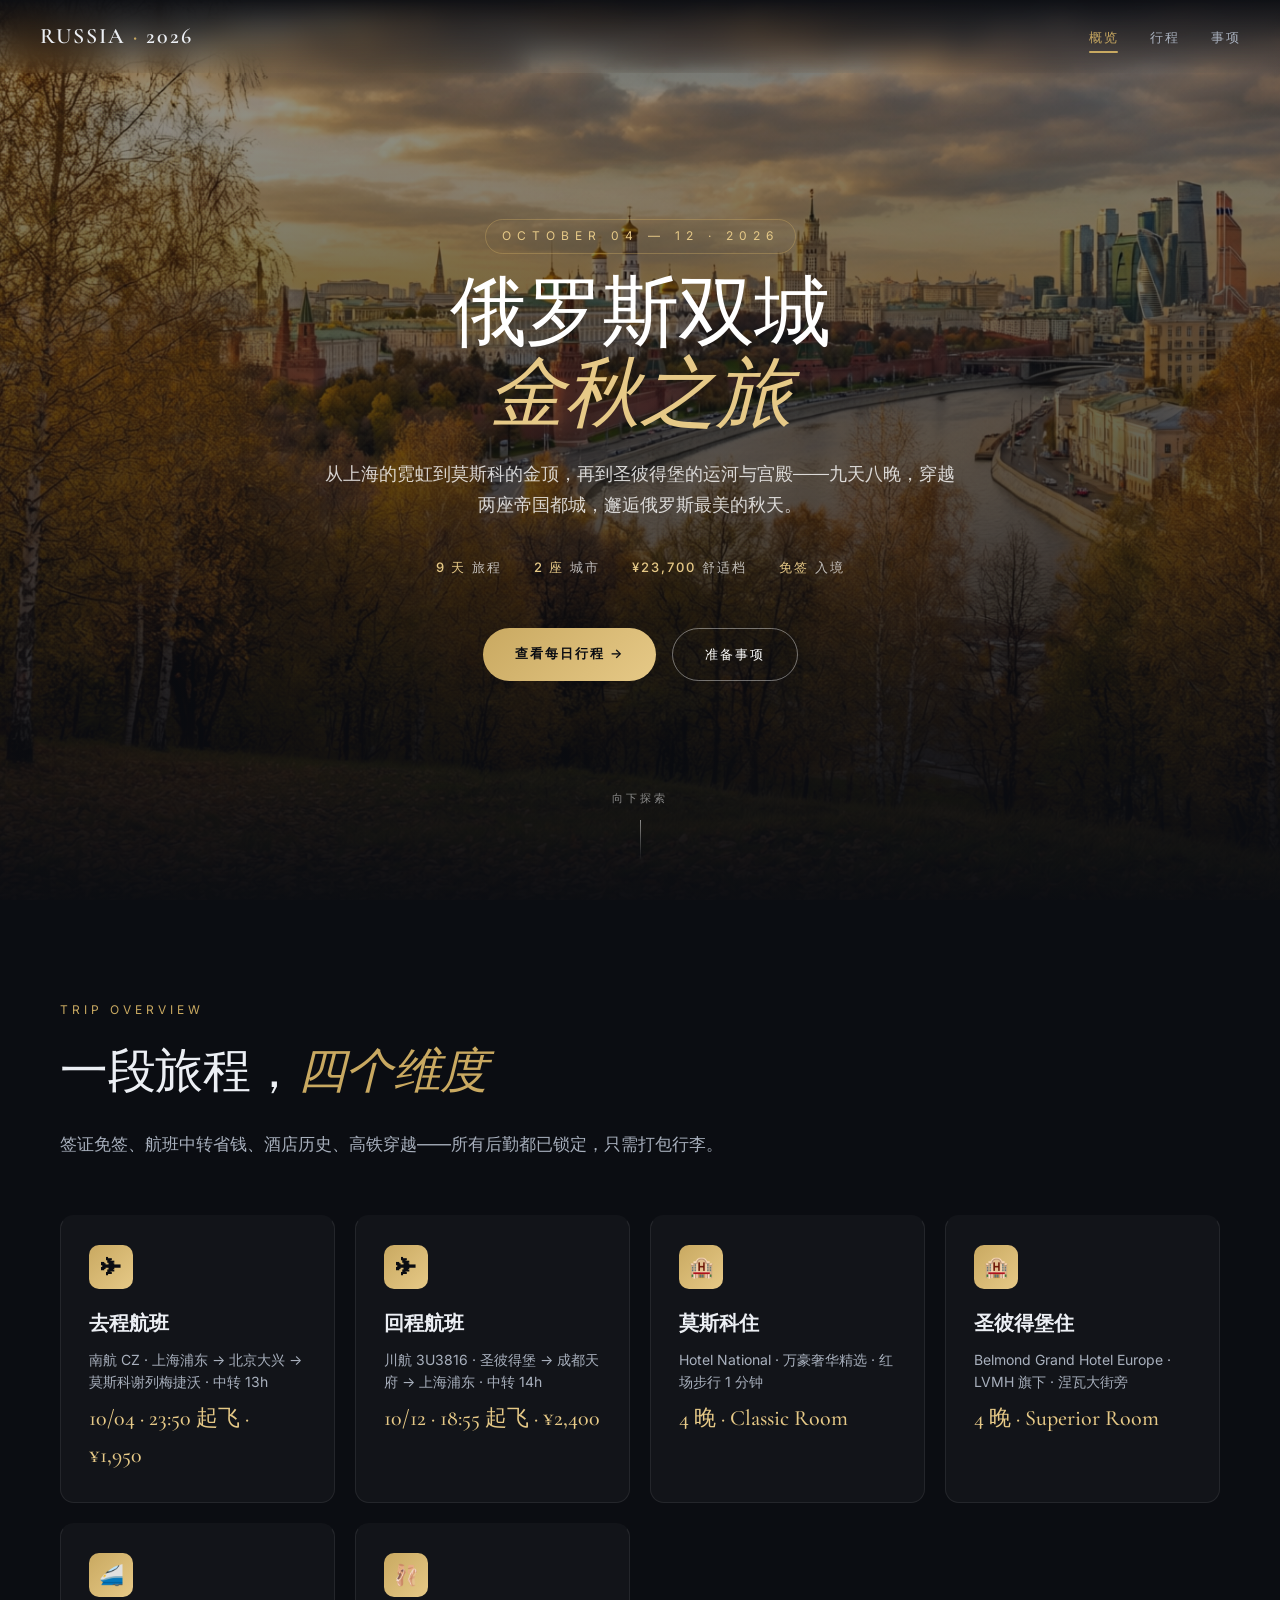
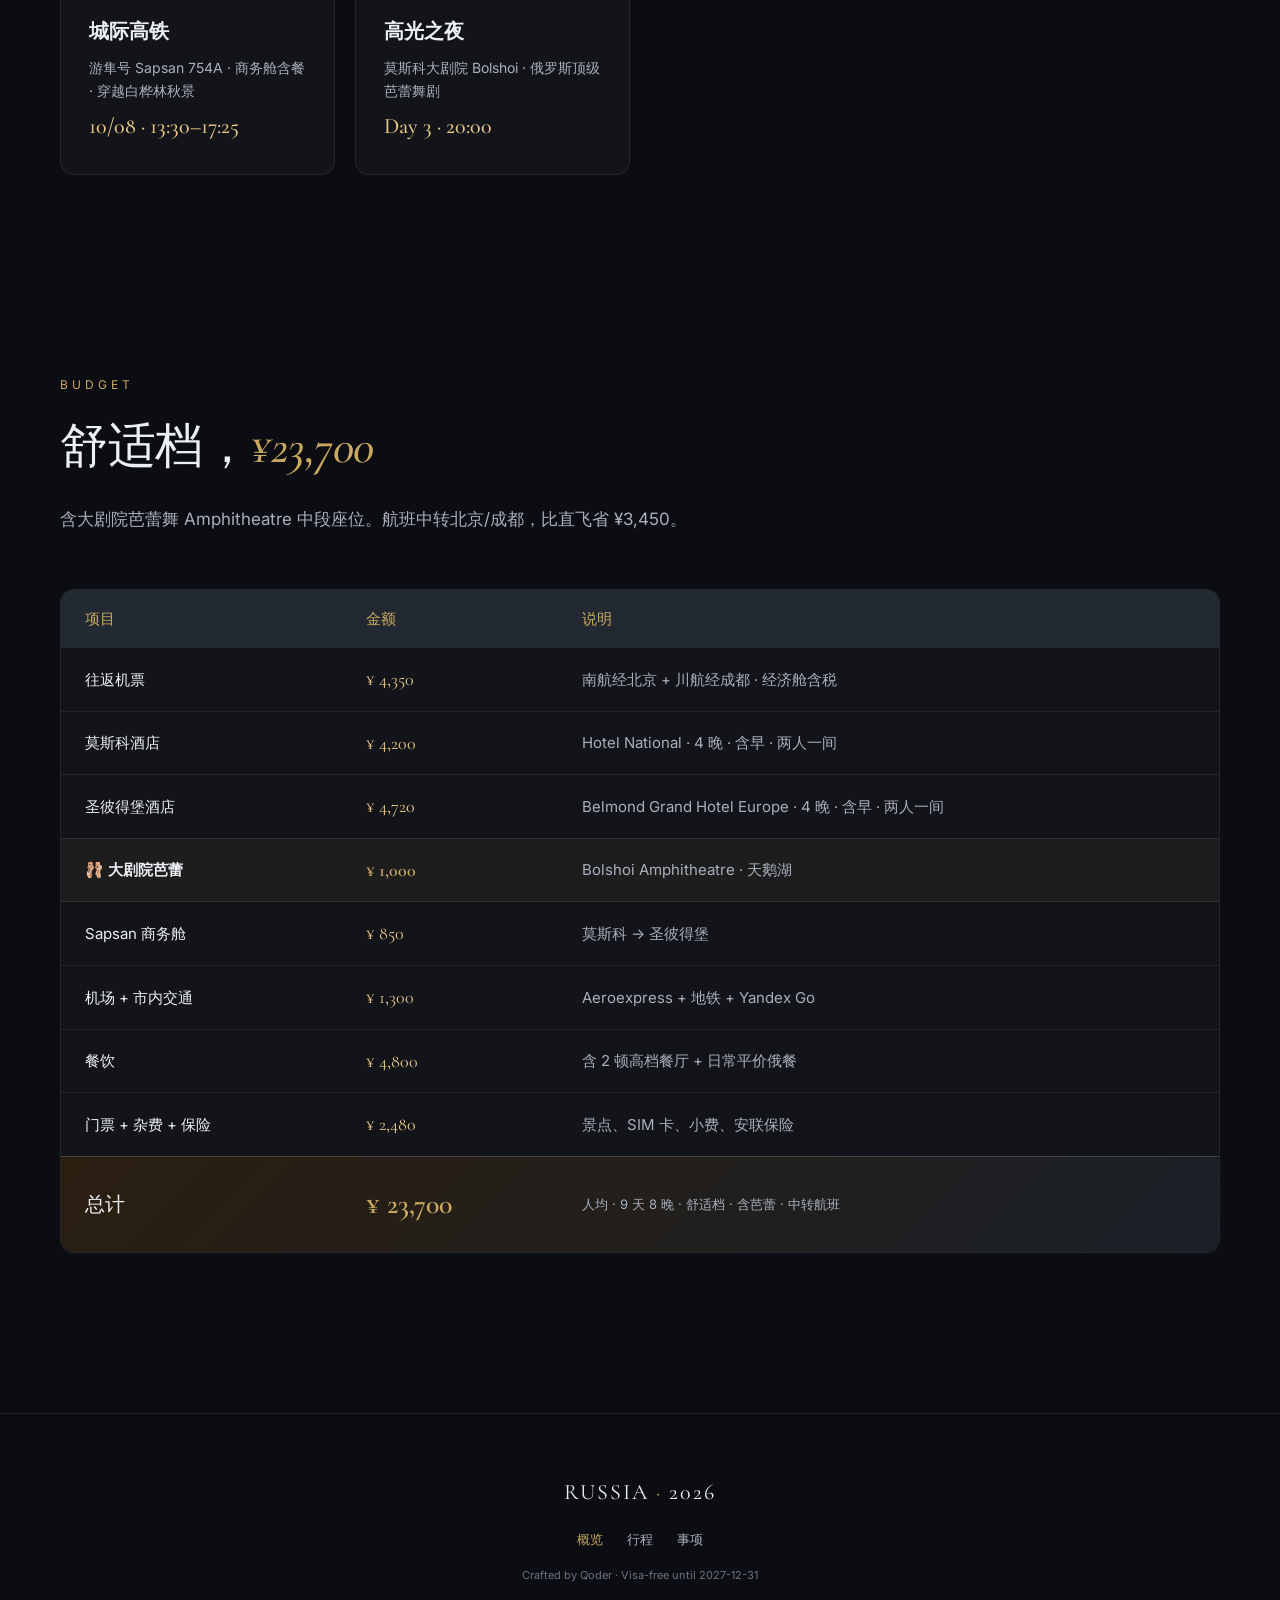
==== commit 644b84eb: "Clarify hotel budget as two people sharing one room" ====
--- a/index.html
+++ b/index.html
@@ -67,8 +67,8 @@
       </tr></thead>
       <tbody>
         <tr style="border-bottom: 1px solid var(--line);"><td style="padding: 16px 24px;">往返机票</td><td style="padding: 16px 24px; color: var(--gold-2); font-family: var(--serif); font-size: 18px;">¥ 4,350</td><td style="padding: 16px 24px; color: var(--ink-2);">南航经北京 + 川航经成都 · 经济舱含税</td></tr>
-        <tr style="border-bottom: 1px solid var(--line);"><td style="padding: 16px 24px;">莫斯科酒店</td><td style="padding: 16px 24px; color: var(--gold-2); font-family: var(--serif); font-size: 18px;">¥ 4,200</td><td style="padding: 16px 24px; color: var(--ink-2);">Hotel National · 4 晚 · 含早</td></tr>
-        <tr style="border-bottom: 1px solid var(--line);"><td style="padding: 16px 24px;">圣彼得堡酒店</td><td style="padding: 16px 24px; color: var(--gold-2); font-family: var(--serif); font-size: 18px;">¥ 4,720</td><td style="padding: 16px 24px; color: var(--ink-2);">Belmond Grand Hotel Europe · 4 晚 · 含早</td></tr>
+        <tr style="border-bottom: 1px solid var(--line);"><td style="padding: 16px 24px;">莫斯科酒店</td><td style="padding: 16px 24px; color: var(--gold-2); font-family: var(--serif); font-size: 18px;">¥ 4,200</td><td style="padding: 16px 24px; color: var(--ink-2);">Hotel National · 4 晚 · 含早 · 两人一间</td></tr>
+        <tr style="border-bottom: 1px solid var(--line);"><td style="padding: 16px 24px;">圣彼得堡酒店</td><td style="padding: 16px 24px; color: var(--gold-2); font-family: var(--serif); font-size: 18px;">¥ 4,720</td><td style="padding: 16px 24px; color: var(--ink-2);">Belmond Grand Hotel Europe · 4 晚 · 含早 · 两人一间</td></tr>
         <tr style="border-bottom: 1px solid var(--line); background: rgba(201,169,97,.06);"><td style="padding: 16px 24px; font-weight: 600;">🩰 大剧院芭蕾</td><td style="padding: 16px 24px; color: var(--gold); font-family: var(--serif); font-size: 18px; font-weight: 600;">¥ 1,000</td><td style="padding: 16px 24px; color: var(--ink-2);">Bolshoi Amphitheatre · 天鹅湖</td></tr>
         <tr style="border-bottom: 1px solid var(--line);"><td style="padding: 16px 24px;">Sapsan 商务舱</td><td style="padding: 16px 24px; color: var(--gold-2); font-family: var(--serif); font-size: 18px;">¥ 850</td><td style="padding: 16px 24px; color: var(--ink-2);">莫斯科 → 圣彼得堡</td></tr>
         <tr style="border-bottom: 1px solid var(--line);"><td style="padding: 16px 24px;">机场 + 市内交通</td><td style="padding: 16px 24px; color: var(--gold-2); font-family: var(--serif); font-size: 18px;">¥ 1,300</td><td style="padding: 16px 24px; color: var(--ink-2);">Aeroexpress + 地铁 + Yandex Go</td></tr>
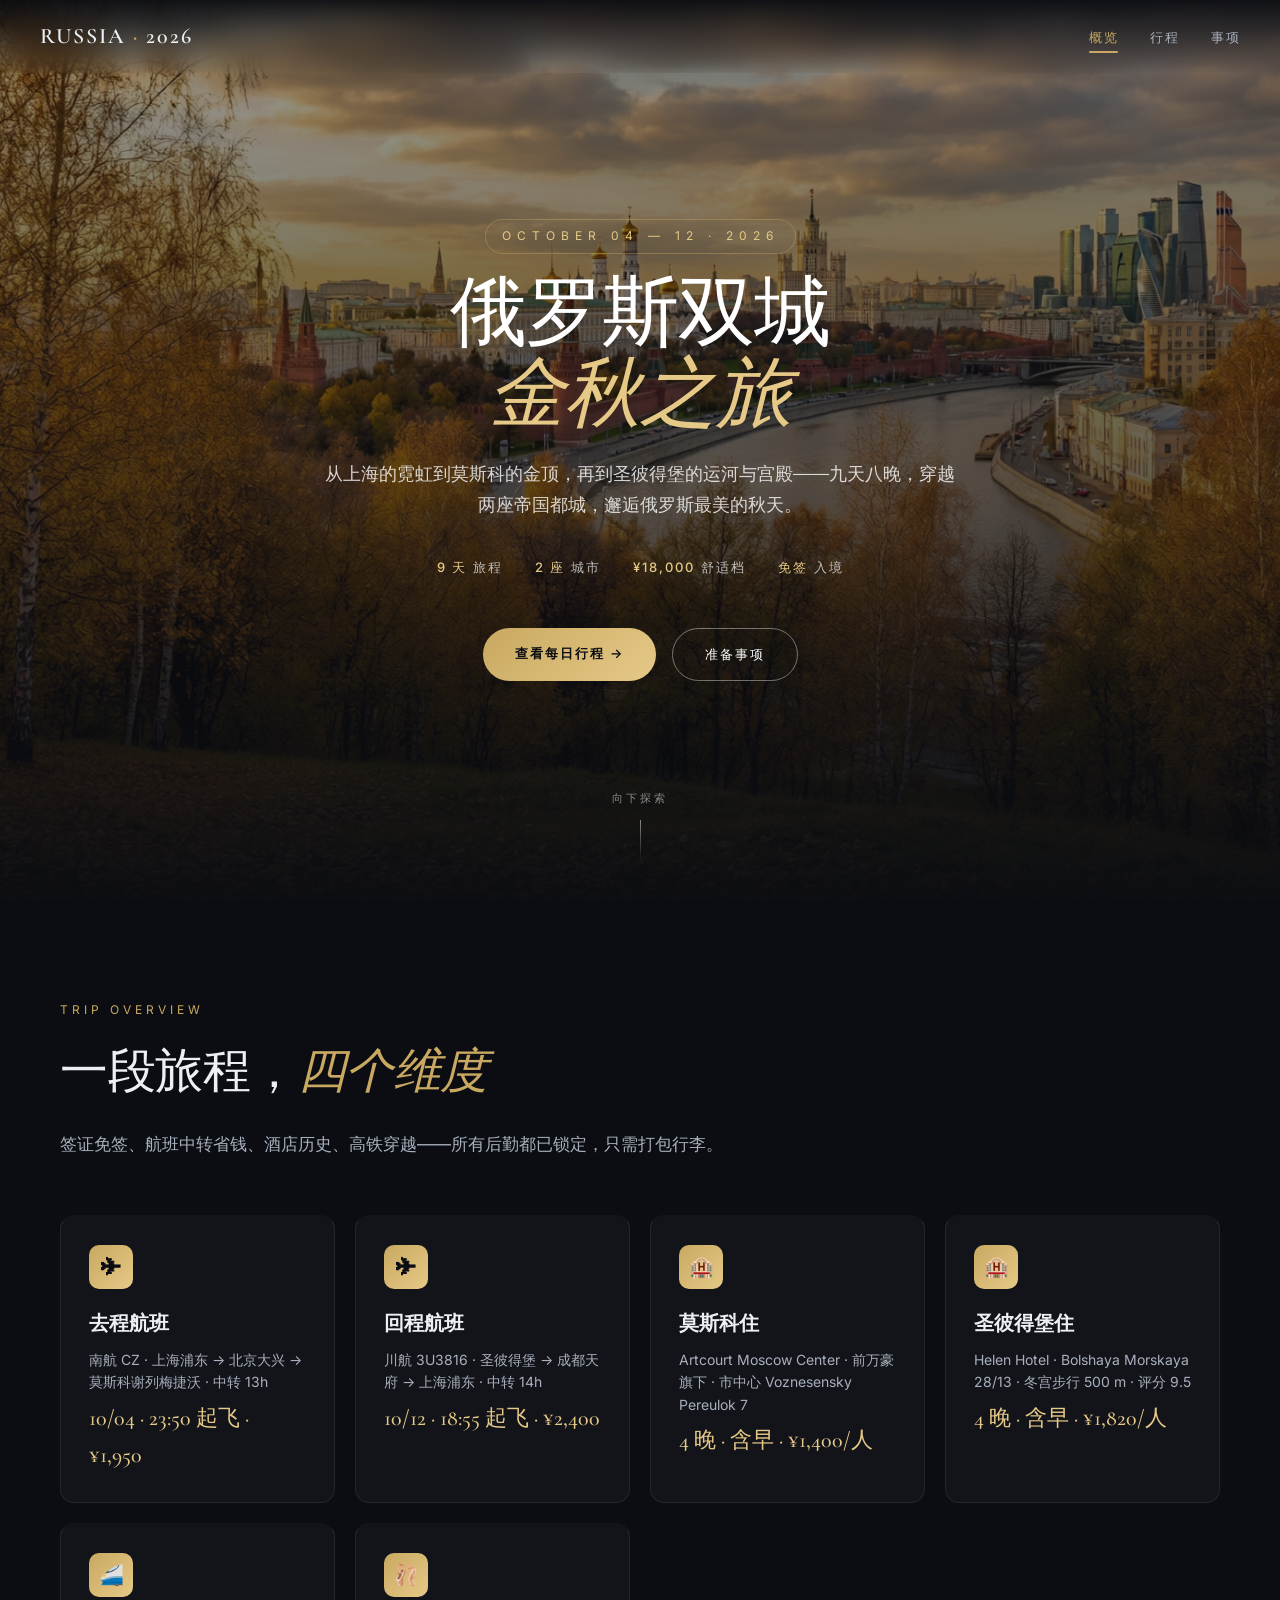
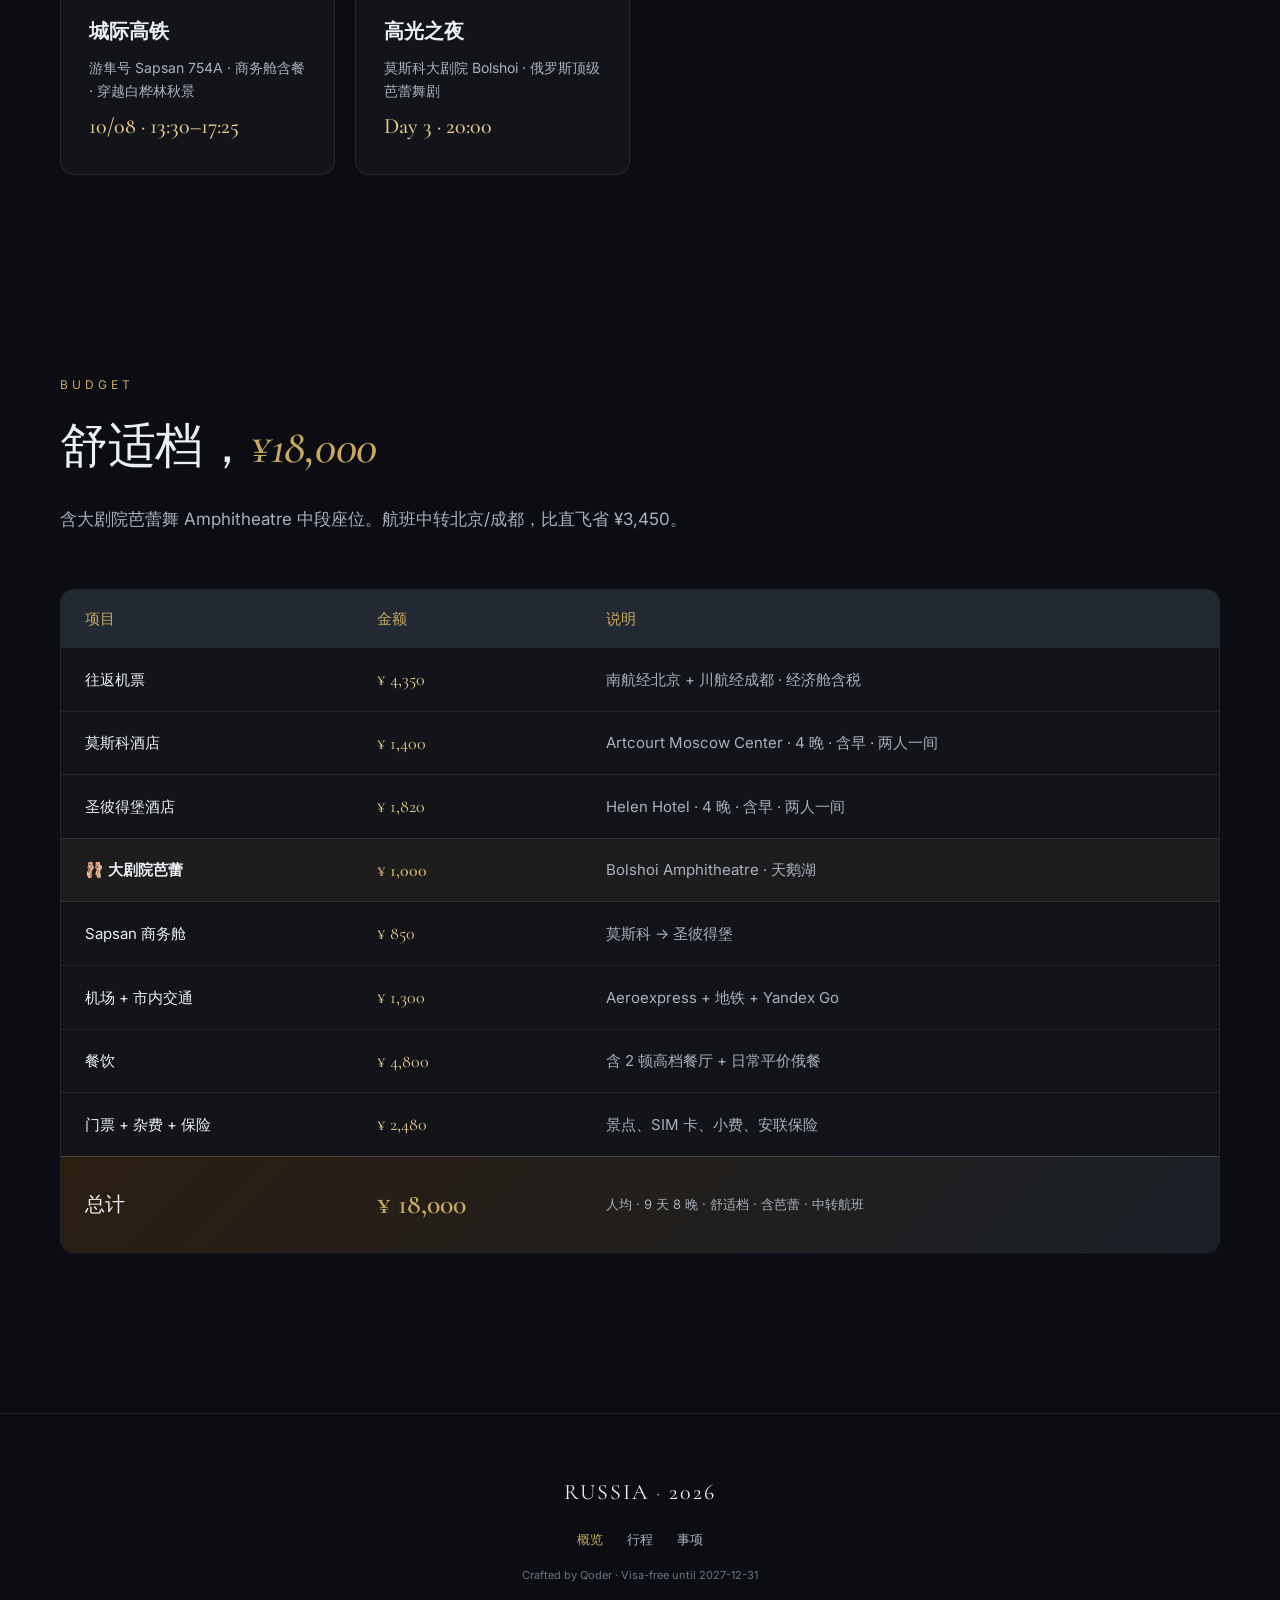
==== commit 783190d0: "Switch hotels to budget options, update total to ¥18,000 Replace Hotel National (¥4,200) with Artcou" ====
--- a/index.html
+++ b/index.html
@@ -29,7 +29,7 @@
     <div class="meta-row">
       <div><b>9 天</b>旅程</div>
       <div><b>2 座</b>城市</div>
-      <div><b>¥23,700</b>舒适档</div>
+      <div><b>¥18,000</b>舒适档</div>
       <div><b>免签</b>入境</div>
     </div>
     <div style="margin-top: 50px; display: flex; gap: 16px; justify-content: center; flex-wrap: wrap;">
@@ -47,8 +47,8 @@
   <div class="info-grid">
     <div class="info-card"><div class="info-img" style="background-image:url('img/card-flight.jpg')"></div><div class="icon">✈</div><h4>去程航班</h4><p>南航 CZ · 上海浦东 → 北京大兴 → 莫斯科谢列梅捷沃 · 中转 13h</p><span class="value">10/04 · 23:50 起飞 · ¥1,950</span></div>
     <div class="info-card"><div class="info-img" style="background-image:url('img/card-flight.jpg')"></div><div class="icon">✈</div><h4>回程航班</h4><p>川航 3U3816 · 圣彼得堡 → 成都天府 → 上海浦东 · 中转 14h</p><span class="value">10/12 · 18:55 起飞 · ¥2,400</span></div>
-    <div class="info-card"><div class="info-img" style="background-image:url('img/card-hotel-moscow.jpg')"></div><div class="icon">🏨</div><h4>莫斯科住</h4><p>Hotel National · 万豪奢华精选 · 红场步行 1 分钟</p><span class="value">4 晚 · Classic Room</span></div>
-    <div class="info-card"><div class="info-img" style="background-image:url('img/card-hotel-spb.jpg')"></div><div class="icon">🏨</div><h4>圣彼得堡住</h4><p>Belmond Grand Hotel Europe · LVMH 旗下 · 涅瓦大街旁</p><span class="value">4 晚 · Superior Room</span></div>
+    <div class="info-card"><div class="info-img" style="background-image:url('img/card-hotel-moscow.jpg')"></div><div class="icon">🏨</div><h4>莫斯科住</h4><p>Artcourt Moscow Center · 前万豪旗下 · 市中心 Voznesensky Pereulok 7</p><span class="value">4 晚 · 含早 · ¥1,400/人</span></div>
+    <div class="info-card"><div class="info-img" style="background-image:url('img/card-hotel-spb.jpg')"></div><div class="icon">🏨</div><h4>圣彼得堡住</h4><p>Helen Hotel · Bolshaya Morskaya 28/13 · 冬宫步行 500 m · 评分 9.5</p><span class="value">4 晚 · 含早 · ¥1,820/人</span></div>
     <div class="info-card"><div class="info-img" style="background-image:url('img/hero-5.jpg')"></div><div class="icon">🚄</div><h4>城际高铁</h4><p>游隼号 Sapsan 754А · 商务舱含餐 · 穿越白桦林秋景</p><span class="value">10/08 · 13:30–17:25</span></div>
     <div class="info-card"><div class="info-img" style="background-image:url('img/hero-3.jpg')"></div><div class="icon">🩰</div><h4>高光之夜</h4><p>莫斯科大剧院 Bolshoi · 俄罗斯顶级芭蕾舞剧</p><span class="value">Day 3 · 20:00</span></div>
   </div>
@@ -56,7 +56,7 @@
 
 <section class="block" id="budget">
   <span class="section-kicker">Budget</span>
-  <h2 class="section-title">舒适档，<em>¥23,700</em></h2>
+  <h2 class="section-title">舒适档，<em>¥18,000</em></h2>
   <p class="section-lead">含大剧院芭蕾舞 Amphitheatre 中段座位。航班中转北京/成都，比直飞省 ¥3,450。</p>
   <div style="background: var(--card); border: 1px solid var(--line); border-radius: var(--radius); overflow: hidden;">
     <table style="width:100%; border-collapse: collapse; font-size: 15px;">
@@ -67,8 +67,8 @@
       </tr></thead>
       <tbody>
         <tr style="border-bottom: 1px solid var(--line);"><td style="padding: 16px 24px;">往返机票</td><td style="padding: 16px 24px; color: var(--gold-2); font-family: var(--serif); font-size: 18px;">¥ 4,350</td><td style="padding: 16px 24px; color: var(--ink-2);">南航经北京 + 川航经成都 · 经济舱含税</td></tr>
-        <tr style="border-bottom: 1px solid var(--line);"><td style="padding: 16px 24px;">莫斯科酒店</td><td style="padding: 16px 24px; color: var(--gold-2); font-family: var(--serif); font-size: 18px;">¥ 4,200</td><td style="padding: 16px 24px; color: var(--ink-2);">Hotel National · 4 晚 · 含早 · 两人一间</td></tr>
-        <tr style="border-bottom: 1px solid var(--line);"><td style="padding: 16px 24px;">圣彼得堡酒店</td><td style="padding: 16px 24px; color: var(--gold-2); font-family: var(--serif); font-size: 18px;">¥ 4,720</td><td style="padding: 16px 24px; color: var(--ink-2);">Belmond Grand Hotel Europe · 4 晚 · 含早 · 两人一间</td></tr>
+        <tr style="border-bottom: 1px solid var(--line);"><td style="padding: 16px 24px;">莫斯科酒店</td><td style="padding: 16px 24px; color: var(--gold-2); font-family: var(--serif); font-size: 18px;">¥ 1,400</td><td style="padding: 16px 24px; color: var(--ink-2);">Artcourt Moscow Center · 4 晚 · 含早 · 两人一间</td></tr>
+        <tr style="border-bottom: 1px solid var(--line);"><td style="padding: 16px 24px;">圣彼得堡酒店</td><td style="padding: 16px 24px; color: var(--gold-2); font-family: var(--serif); font-size: 18px;">¥ 1,820</td><td style="padding: 16px 24px; color: var(--ink-2);">Helen Hotel · 4 晚 · 含早 · 两人一间</td></tr>
         <tr style="border-bottom: 1px solid var(--line); background: rgba(201,169,97,.06);"><td style="padding: 16px 24px; font-weight: 600;">🩰 大剧院芭蕾</td><td style="padding: 16px 24px; color: var(--gold); font-family: var(--serif); font-size: 18px; font-weight: 600;">¥ 1,000</td><td style="padding: 16px 24px; color: var(--ink-2);">Bolshoi Amphitheatre · 天鹅湖</td></tr>
         <tr style="border-bottom: 1px solid var(--line);"><td style="padding: 16px 24px;">Sapsan 商务舱</td><td style="padding: 16px 24px; color: var(--gold-2); font-family: var(--serif); font-size: 18px;">¥ 850</td><td style="padding: 16px 24px; color: var(--ink-2);">莫斯科 → 圣彼得堡</td></tr>
         <tr style="border-bottom: 1px solid var(--line);"><td style="padding: 16px 24px;">机场 + 市内交通</td><td style="padding: 16px 24px; color: var(--gold-2); font-family: var(--serif); font-size: 18px;">¥ 1,300</td><td style="padding: 16px 24px; color: var(--ink-2);">Aeroexpress + 地铁 + Yandex Go</td></tr>
@@ -77,7 +77,7 @@
       </tbody>
       <tfoot><tr style="background: linear-gradient(135deg, #2a1e10, #1a2028);">
         <td style="padding: 24px; font-family: var(--serif); font-size: 20px;">总计</td>
-        <td style="padding: 24px; color: var(--gold); font-family: var(--serif); font-size: 28px; font-weight: 600;">¥ 23,700</td>
+        <td style="padding: 24px; color: var(--gold); font-family: var(--serif); font-size: 28px; font-weight: 600;">¥ 18,000</td>
         <td style="padding: 24px; color: var(--ink-2); font-size: 13px;">人均 · 9 天 8 晚 · 舒适档 · 含芭蕾 · 中转航班</td>
       </tr></tfoot>
     </table>
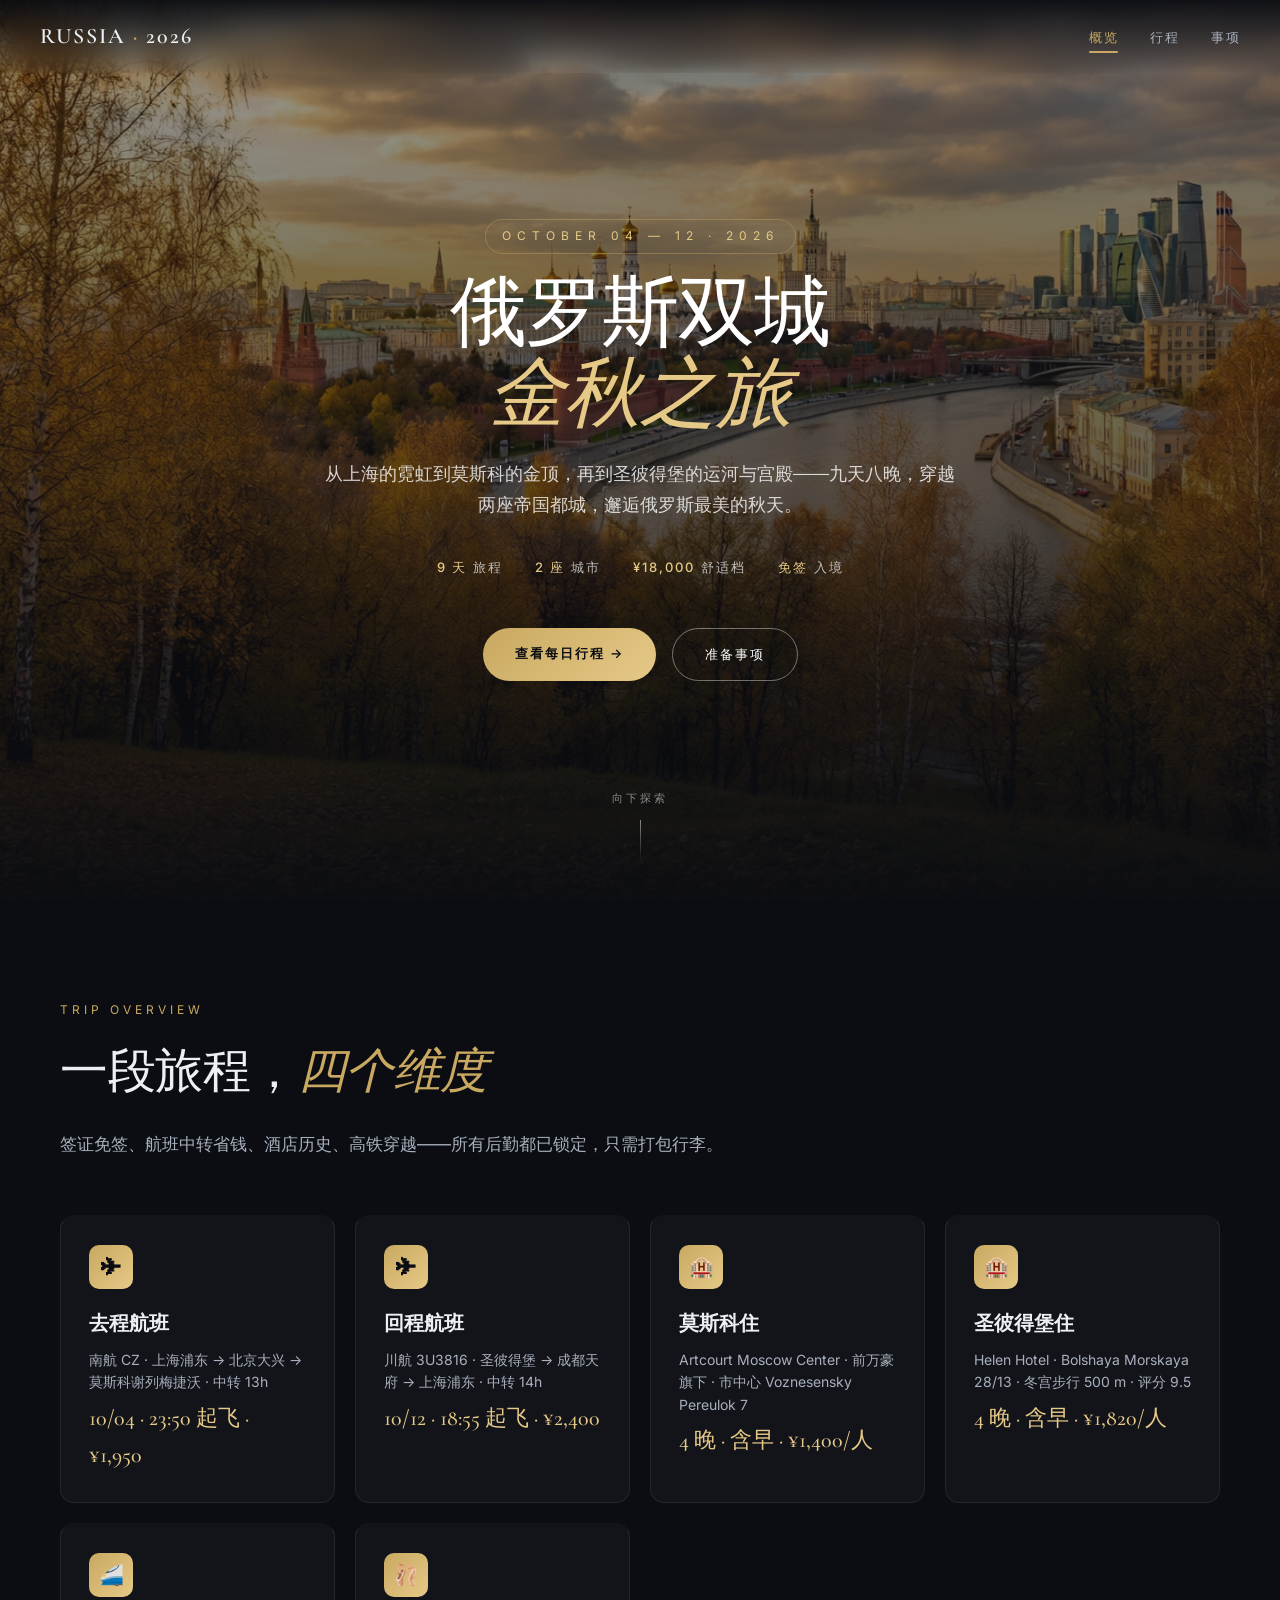
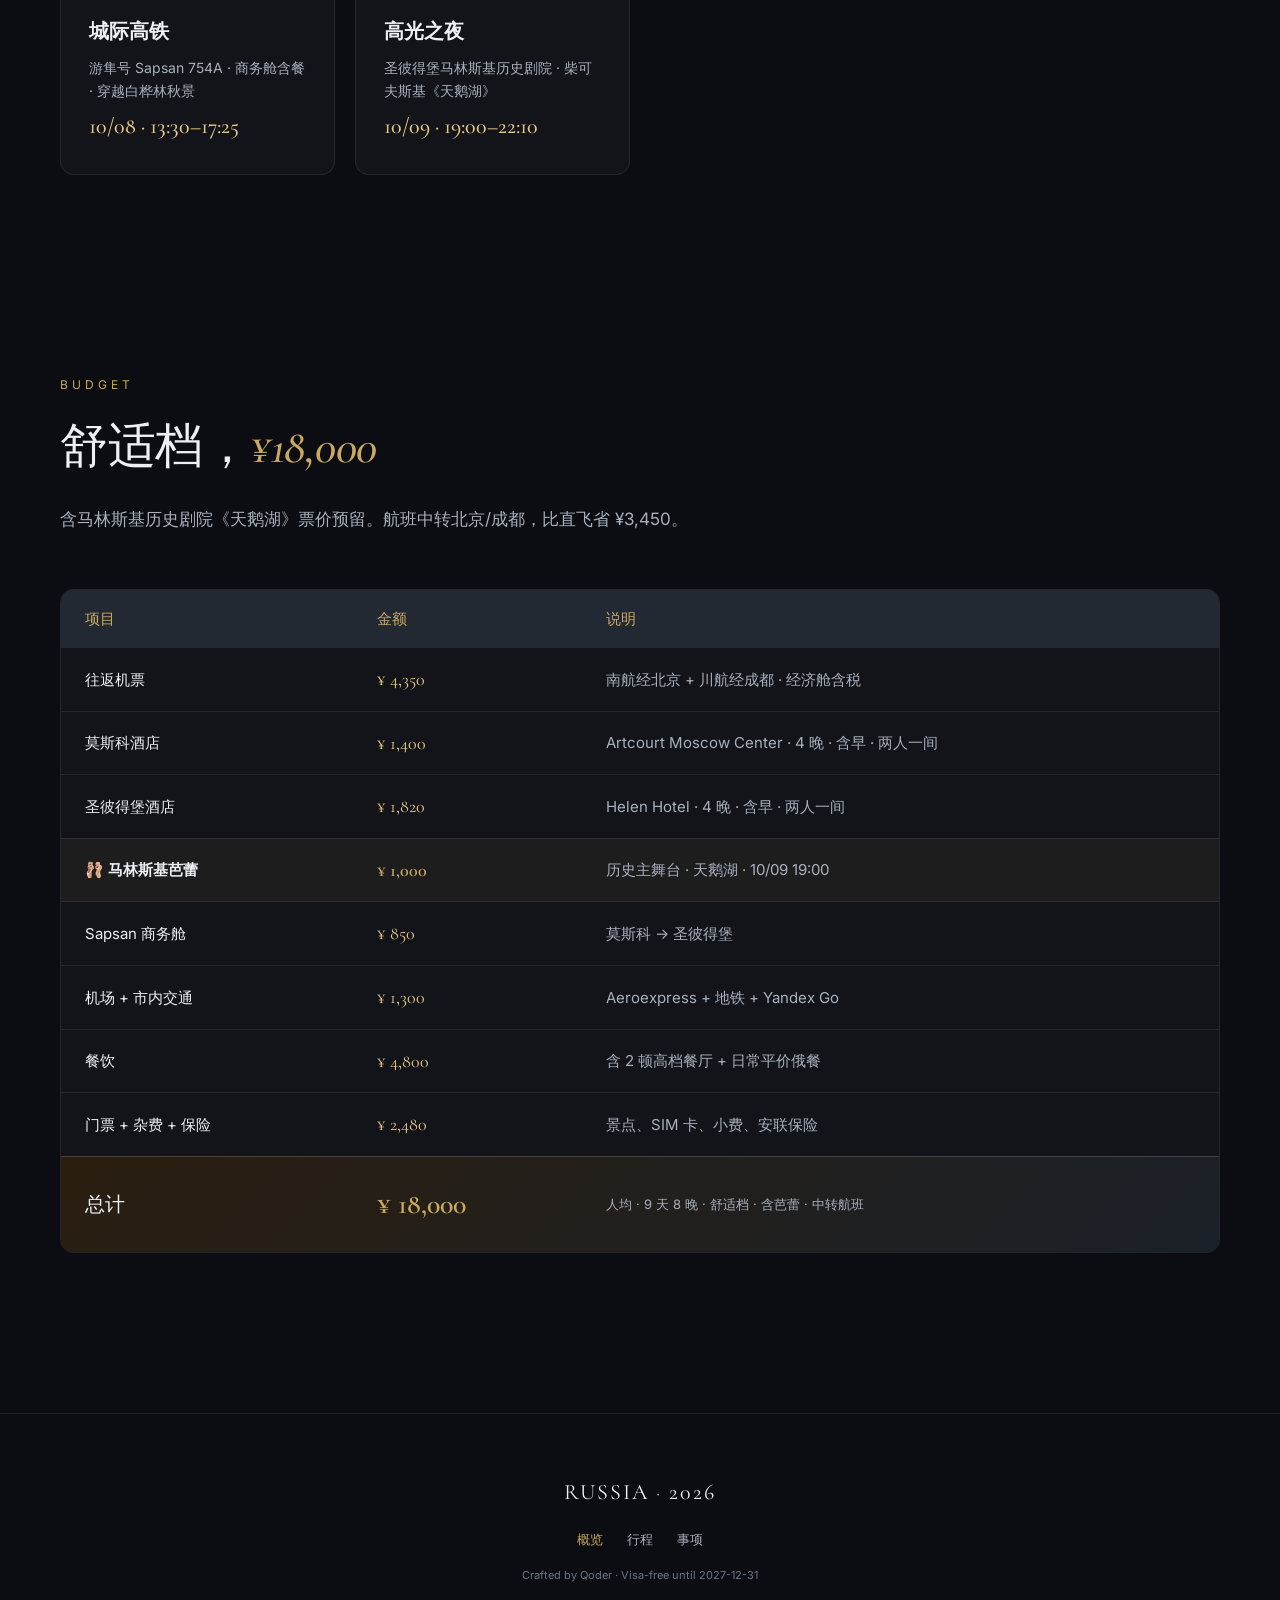
==== commit c1d8d7ba: "Move Swan Lake night to Mariinsky Theatre Replace the Moscow ballet slot with a city-view itinerary " ====
--- a/index.html
+++ b/index.html
@@ -50,14 +50,14 @@
     <div class="info-card"><div class="info-img" style="background-image:url('img/card-hotel-moscow.jpg')"></div><div class="icon">🏨</div><h4>莫斯科住</h4><p>Artcourt Moscow Center · 前万豪旗下 · 市中心 Voznesensky Pereulok 7</p><span class="value">4 晚 · 含早 · ¥1,400/人</span></div>
     <div class="info-card"><div class="info-img" style="background-image:url('img/card-hotel-spb.jpg')"></div><div class="icon">🏨</div><h4>圣彼得堡住</h4><p>Helen Hotel · Bolshaya Morskaya 28/13 · 冬宫步行 500 m · 评分 9.5</p><span class="value">4 晚 · 含早 · ¥1,820/人</span></div>
     <div class="info-card"><div class="info-img" style="background-image:url('img/hero-5.jpg')"></div><div class="icon">🚄</div><h4>城际高铁</h4><p>游隼号 Sapsan 754А · 商务舱含餐 · 穿越白桦林秋景</p><span class="value">10/08 · 13:30–17:25</span></div>
-    <div class="info-card"><div class="info-img" style="background-image:url('img/hero-3.jpg')"></div><div class="icon">🩰</div><h4>高光之夜</h4><p>莫斯科大剧院 Bolshoi · 俄罗斯顶级芭蕾舞剧</p><span class="value">Day 3 · 20:00</span></div>
+    <div class="info-card"><div class="info-img" style="background-image:url('img/hero-6.jpg')"></div><div class="icon">🩰</div><h4>高光之夜</h4><p>圣彼得堡马林斯基历史剧院 · 柴可夫斯基《天鹅湖》</p><span class="value">10/09 · 19:00–22:10</span></div>
   </div>
 </section>
 
 <section class="block" id="budget">
   <span class="section-kicker">Budget</span>
   <h2 class="section-title">舒适档，<em>¥18,000</em></h2>
-  <p class="section-lead">含大剧院芭蕾舞 Amphitheatre 中段座位。航班中转北京/成都，比直飞省 ¥3,450。</p>
+  <p class="section-lead">含马林斯基历史剧院《天鹅湖》票价预留。航班中转北京/成都，比直飞省 ¥3,450。</p>
   <div style="background: var(--card); border: 1px solid var(--line); border-radius: var(--radius); overflow: hidden;">
     <table style="width:100%; border-collapse: collapse; font-size: 15px;">
       <thead><tr style="background: #222933;">
@@ -69,7 +69,7 @@
         <tr style="border-bottom: 1px solid var(--line);"><td style="padding: 16px 24px;">往返机票</td><td style="padding: 16px 24px; color: var(--gold-2); font-family: var(--serif); font-size: 18px;">¥ 4,350</td><td style="padding: 16px 24px; color: var(--ink-2);">南航经北京 + 川航经成都 · 经济舱含税</td></tr>
         <tr style="border-bottom: 1px solid var(--line);"><td style="padding: 16px 24px;">莫斯科酒店</td><td style="padding: 16px 24px; color: var(--gold-2); font-family: var(--serif); font-size: 18px;">¥ 1,400</td><td style="padding: 16px 24px; color: var(--ink-2);">Artcourt Moscow Center · 4 晚 · 含早 · 两人一间</td></tr>
         <tr style="border-bottom: 1px solid var(--line);"><td style="padding: 16px 24px;">圣彼得堡酒店</td><td style="padding: 16px 24px; color: var(--gold-2); font-family: var(--serif); font-size: 18px;">¥ 1,820</td><td style="padding: 16px 24px; color: var(--ink-2);">Helen Hotel · 4 晚 · 含早 · 两人一间</td></tr>
-        <tr style="border-bottom: 1px solid var(--line); background: rgba(201,169,97,.06);"><td style="padding: 16px 24px; font-weight: 600;">🩰 大剧院芭蕾</td><td style="padding: 16px 24px; color: var(--gold); font-family: var(--serif); font-size: 18px; font-weight: 600;">¥ 1,000</td><td style="padding: 16px 24px; color: var(--ink-2);">Bolshoi Amphitheatre · 天鹅湖</td></tr>
+        <tr style="border-bottom: 1px solid var(--line); background: rgba(201,169,97,.06);"><td style="padding: 16px 24px; font-weight: 600;">🩰 马林斯基芭蕾</td><td style="padding: 16px 24px; color: var(--gold); font-family: var(--serif); font-size: 18px; font-weight: 600;">¥ 1,000</td><td style="padding: 16px 24px; color: var(--ink-2);">历史主舞台 · 天鹅湖 · 10/09 19:00</td></tr>
         <tr style="border-bottom: 1px solid var(--line);"><td style="padding: 16px 24px;">Sapsan 商务舱</td><td style="padding: 16px 24px; color: var(--gold-2); font-family: var(--serif); font-size: 18px;">¥ 850</td><td style="padding: 16px 24px; color: var(--ink-2);">莫斯科 → 圣彼得堡</td></tr>
         <tr style="border-bottom: 1px solid var(--line);"><td style="padding: 16px 24px;">机场 + 市内交通</td><td style="padding: 16px 24px; color: var(--gold-2); font-family: var(--serif); font-size: 18px;">¥ 1,300</td><td style="padding: 16px 24px; color: var(--ink-2);">Aeroexpress + 地铁 + Yandex Go</td></tr>
         <tr style="border-bottom: 1px solid var(--line);"><td style="padding: 16px 24px;">餐饮</td><td style="padding: 16px 24px; color: var(--gold-2); font-family: var(--serif); font-size: 18px;">¥ 4,800</td><td style="padding: 16px 24px; color: var(--ink-2);">含 2 顿高档餐厅 + 日常平价俄餐</td></tr>
--- a/styles.css
+++ b/styles.css
@@ -422,8 +422,8 @@
 .day-banner.b1::before { background-image: url('img/hero-1.jpg'); }
 .day-banner.b2 { background-image: url('img/hero-2.jpg'); }
 .day-banner.b2::before { background-image: url('img/hero-2.jpg'); }
-.day-banner.b3 { background-image: url('img/hero-3.jpg'); }
-.day-banner.b3::before { background-image: url('img/hero-3.jpg'); }
+.day-banner.b3 { background-image: url('img/event-sparrow-hills.jpg'); }
+.day-banner.b3::before { background-image: url('img/event-sparrow-hills.jpg'); }
 .day-banner.b4 { background-image: url('img/hero-4.jpg'); }
 .day-banner.b4::before { background-image: url('img/hero-4.jpg'); }
 .day-banner.b5 { background-image: url('img/hero-5.jpg'); }
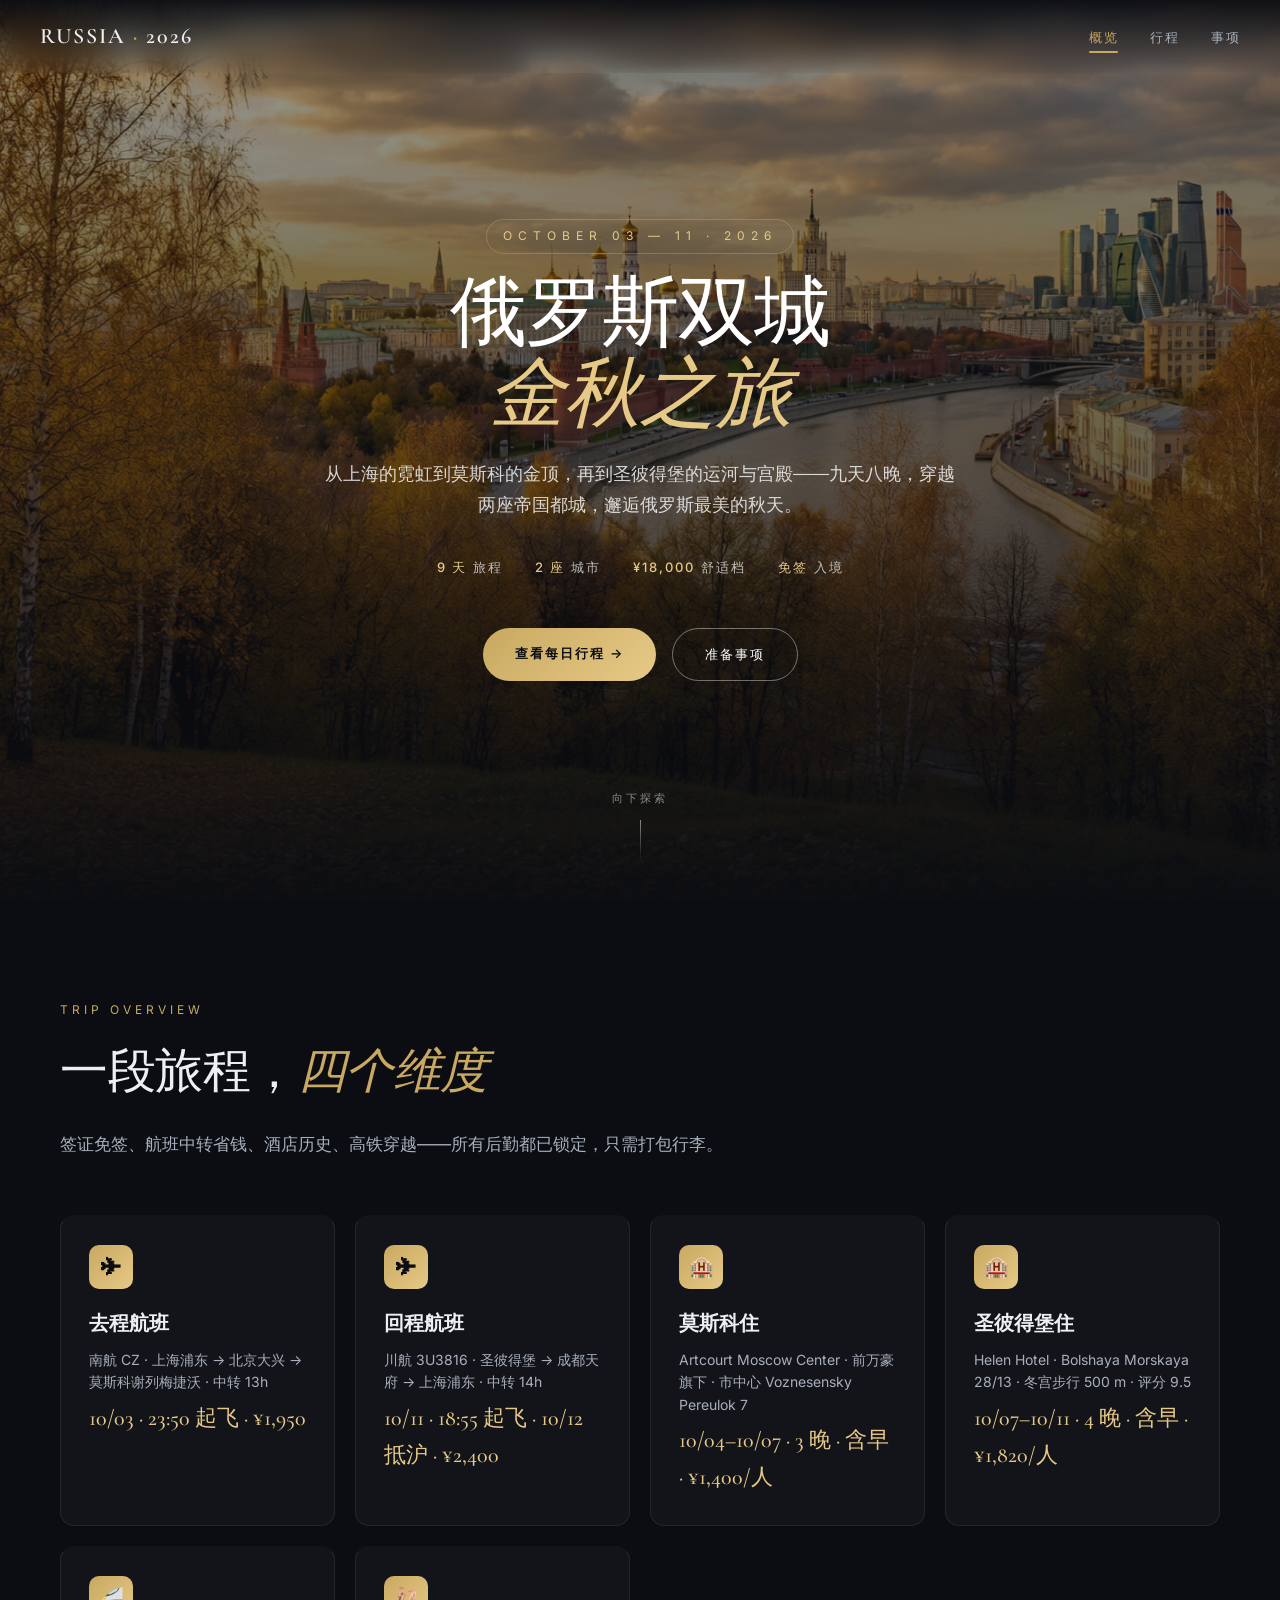
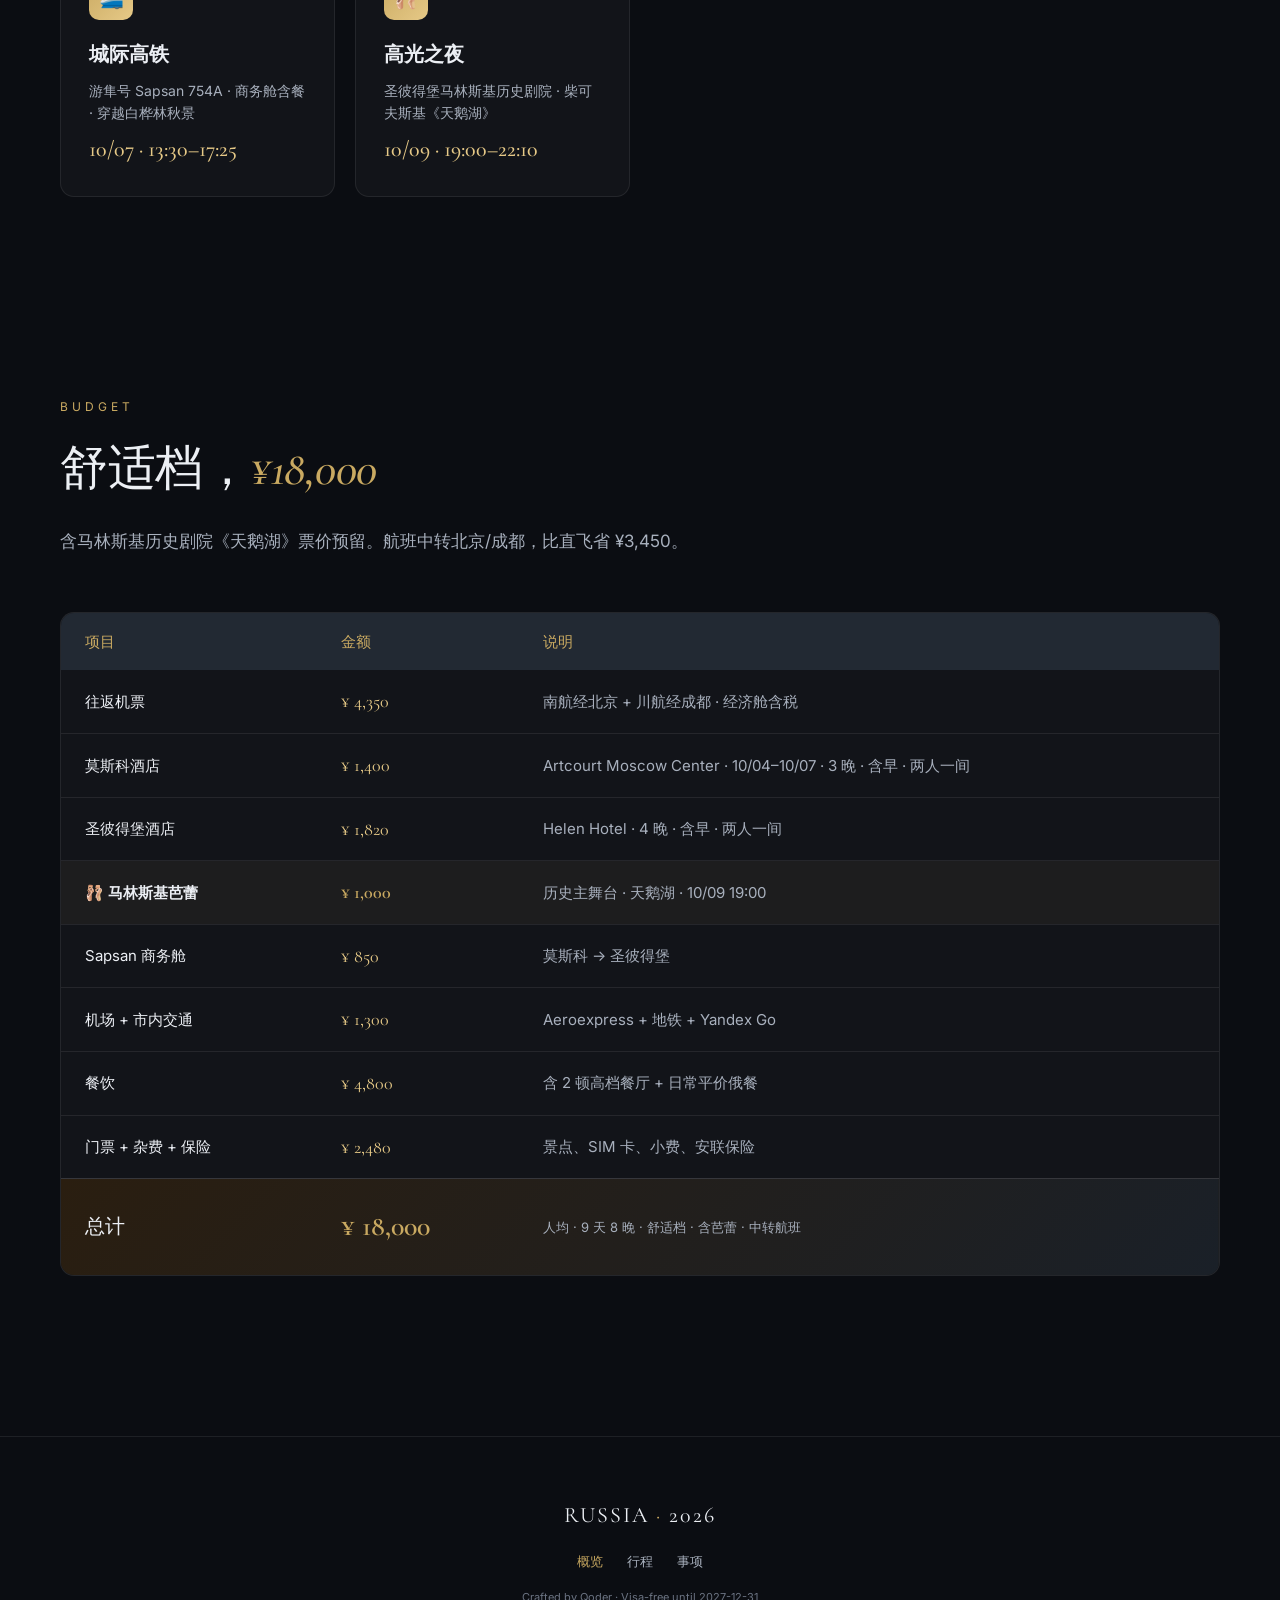
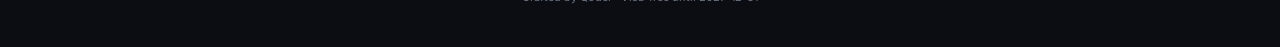
==== commit 500e5ffa: "Shift Russia itinerary to October 3–11 Align travel dates, hotel stays, Sapsan transfer, and dated i" ====
--- a/index.html
+++ b/index.html
@@ -23,7 +23,7 @@
 
 <section class="hero home">
   <div class="hero-content">
-    <span class="kicker">October 04 — 12 · 2026</span>
+    <span class="kicker">October 03 — 11 · 2026</span>
     <h1>俄罗斯双城<br><em>金秋之旅</em></h1>
     <p class="subtitle">从上海的霓虹到莫斯科的金顶，再到圣彼得堡的运河与宫殿——九天八晚，穿越两座帝国都城，邂逅俄罗斯最美的秋天。</p>
     <div class="meta-row">
@@ -45,11 +45,11 @@
   <h2 class="section-title">一段旅程，<em>四个维度</em></h2>
   <p class="section-lead">签证免签、航班中转省钱、酒店历史、高铁穿越——所有后勤都已锁定，只需打包行李。</p>
   <div class="info-grid">
-    <div class="info-card"><div class="info-img" style="background-image:url('img/card-flight.jpg')"></div><div class="icon">✈</div><h4>去程航班</h4><p>南航 CZ · 上海浦东 → 北京大兴 → 莫斯科谢列梅捷沃 · 中转 13h</p><span class="value">10/04 · 23:50 起飞 · ¥1,950</span></div>
-    <div class="info-card"><div class="info-img" style="background-image:url('img/card-flight.jpg')"></div><div class="icon">✈</div><h4>回程航班</h4><p>川航 3U3816 · 圣彼得堡 → 成都天府 → 上海浦东 · 中转 14h</p><span class="value">10/12 · 18:55 起飞 · ¥2,400</span></div>
-    <div class="info-card"><div class="info-img" style="background-image:url('img/card-hotel-moscow.jpg')"></div><div class="icon">🏨</div><h4>莫斯科住</h4><p>Artcourt Moscow Center · 前万豪旗下 · 市中心 Voznesensky Pereulok 7</p><span class="value">4 晚 · 含早 · ¥1,400/人</span></div>
-    <div class="info-card"><div class="info-img" style="background-image:url('img/card-hotel-spb.jpg')"></div><div class="icon">🏨</div><h4>圣彼得堡住</h4><p>Helen Hotel · Bolshaya Morskaya 28/13 · 冬宫步行 500 m · 评分 9.5</p><span class="value">4 晚 · 含早 · ¥1,820/人</span></div>
-    <div class="info-card"><div class="info-img" style="background-image:url('img/hero-5.jpg')"></div><div class="icon">🚄</div><h4>城际高铁</h4><p>游隼号 Sapsan 754А · 商务舱含餐 · 穿越白桦林秋景</p><span class="value">10/08 · 13:30–17:25</span></div>
+    <div class="info-card"><div class="info-img" style="background-image:url('img/card-flight.jpg')"></div><div class="icon">✈</div><h4>去程航班</h4><p>南航 CZ · 上海浦东 → 北京大兴 → 莫斯科谢列梅捷沃 · 中转 13h</p><span class="value">10/03 · 23:50 起飞 · ¥1,950</span></div>
+    <div class="info-card"><div class="info-img" style="background-image:url('img/card-flight.jpg')"></div><div class="icon">✈</div><h4>回程航班</h4><p>川航 3U3816 · 圣彼得堡 → 成都天府 → 上海浦东 · 中转 14h</p><span class="value">10/11 · 18:55 起飞 · 10/12 抵沪 · ¥2,400</span></div>
+    <div class="info-card"><div class="info-img" style="background-image:url('img/card-hotel-moscow.jpg')"></div><div class="icon">🏨</div><h4>莫斯科住</h4><p>Artcourt Moscow Center · 前万豪旗下 · 市中心 Voznesensky Pereulok 7</p><span class="value">10/04–10/07 · 3 晚 · 含早 · ¥1,400/人</span></div>
+    <div class="info-card"><div class="info-img" style="background-image:url('img/card-hotel-spb.jpg')"></div><div class="icon">🏨</div><h4>圣彼得堡住</h4><p>Helen Hotel · Bolshaya Morskaya 28/13 · 冬宫步行 500 m · 评分 9.5</p><span class="value">10/07–10/11 · 4 晚 · 含早 · ¥1,820/人</span></div>
+    <div class="info-card"><div class="info-img" style="background-image:url('img/hero-5.jpg')"></div><div class="icon">🚄</div><h4>城际高铁</h4><p>游隼号 Sapsan 754А · 商务舱含餐 · 穿越白桦林秋景</p><span class="value">10/07 · 13:30–17:25</span></div>
     <div class="info-card"><div class="info-img" style="background-image:url('img/hero-6.jpg')"></div><div class="icon">🩰</div><h4>高光之夜</h4><p>圣彼得堡马林斯基历史剧院 · 柴可夫斯基《天鹅湖》</p><span class="value">10/09 · 19:00–22:10</span></div>
   </div>
 </section>
@@ -67,7 +67,7 @@
       </tr></thead>
       <tbody>
         <tr style="border-bottom: 1px solid var(--line);"><td style="padding: 16px 24px;">往返机票</td><td style="padding: 16px 24px; color: var(--gold-2); font-family: var(--serif); font-size: 18px;">¥ 4,350</td><td style="padding: 16px 24px; color: var(--ink-2);">南航经北京 + 川航经成都 · 经济舱含税</td></tr>
-        <tr style="border-bottom: 1px solid var(--line);"><td style="padding: 16px 24px;">莫斯科酒店</td><td style="padding: 16px 24px; color: var(--gold-2); font-family: var(--serif); font-size: 18px;">¥ 1,400</td><td style="padding: 16px 24px; color: var(--ink-2);">Artcourt Moscow Center · 4 晚 · 含早 · 两人一间</td></tr>
+        <tr style="border-bottom: 1px solid var(--line);"><td style="padding: 16px 24px;">莫斯科酒店</td><td style="padding: 16px 24px; color: var(--gold-2); font-family: var(--serif); font-size: 18px;">¥ 1,400</td><td style="padding: 16px 24px; color: var(--ink-2);">Artcourt Moscow Center · 10/04–10/07 · 3 晚 · 含早 · 两人一间</td></tr>
         <tr style="border-bottom: 1px solid var(--line);"><td style="padding: 16px 24px;">圣彼得堡酒店</td><td style="padding: 16px 24px; color: var(--gold-2); font-family: var(--serif); font-size: 18px;">¥ 1,820</td><td style="padding: 16px 24px; color: var(--ink-2);">Helen Hotel · 4 晚 · 含早 · 两人一间</td></tr>
         <tr style="border-bottom: 1px solid var(--line); background: rgba(201,169,97,.06);"><td style="padding: 16px 24px; font-weight: 600;">🩰 马林斯基芭蕾</td><td style="padding: 16px 24px; color: var(--gold); font-family: var(--serif); font-size: 18px; font-weight: 600;">¥ 1,000</td><td style="padding: 16px 24px; color: var(--ink-2);">历史主舞台 · 天鹅湖 · 10/09 19:00</td></tr>
         <tr style="border-bottom: 1px solid var(--line);"><td style="padding: 16px 24px;">Sapsan 商务舱</td><td style="padding: 16px 24px; color: var(--gold-2); font-family: var(--serif); font-size: 18px;">¥ 850</td><td style="padding: 16px 24px; color: var(--ink-2);">莫斯科 → 圣彼得堡</td></tr>
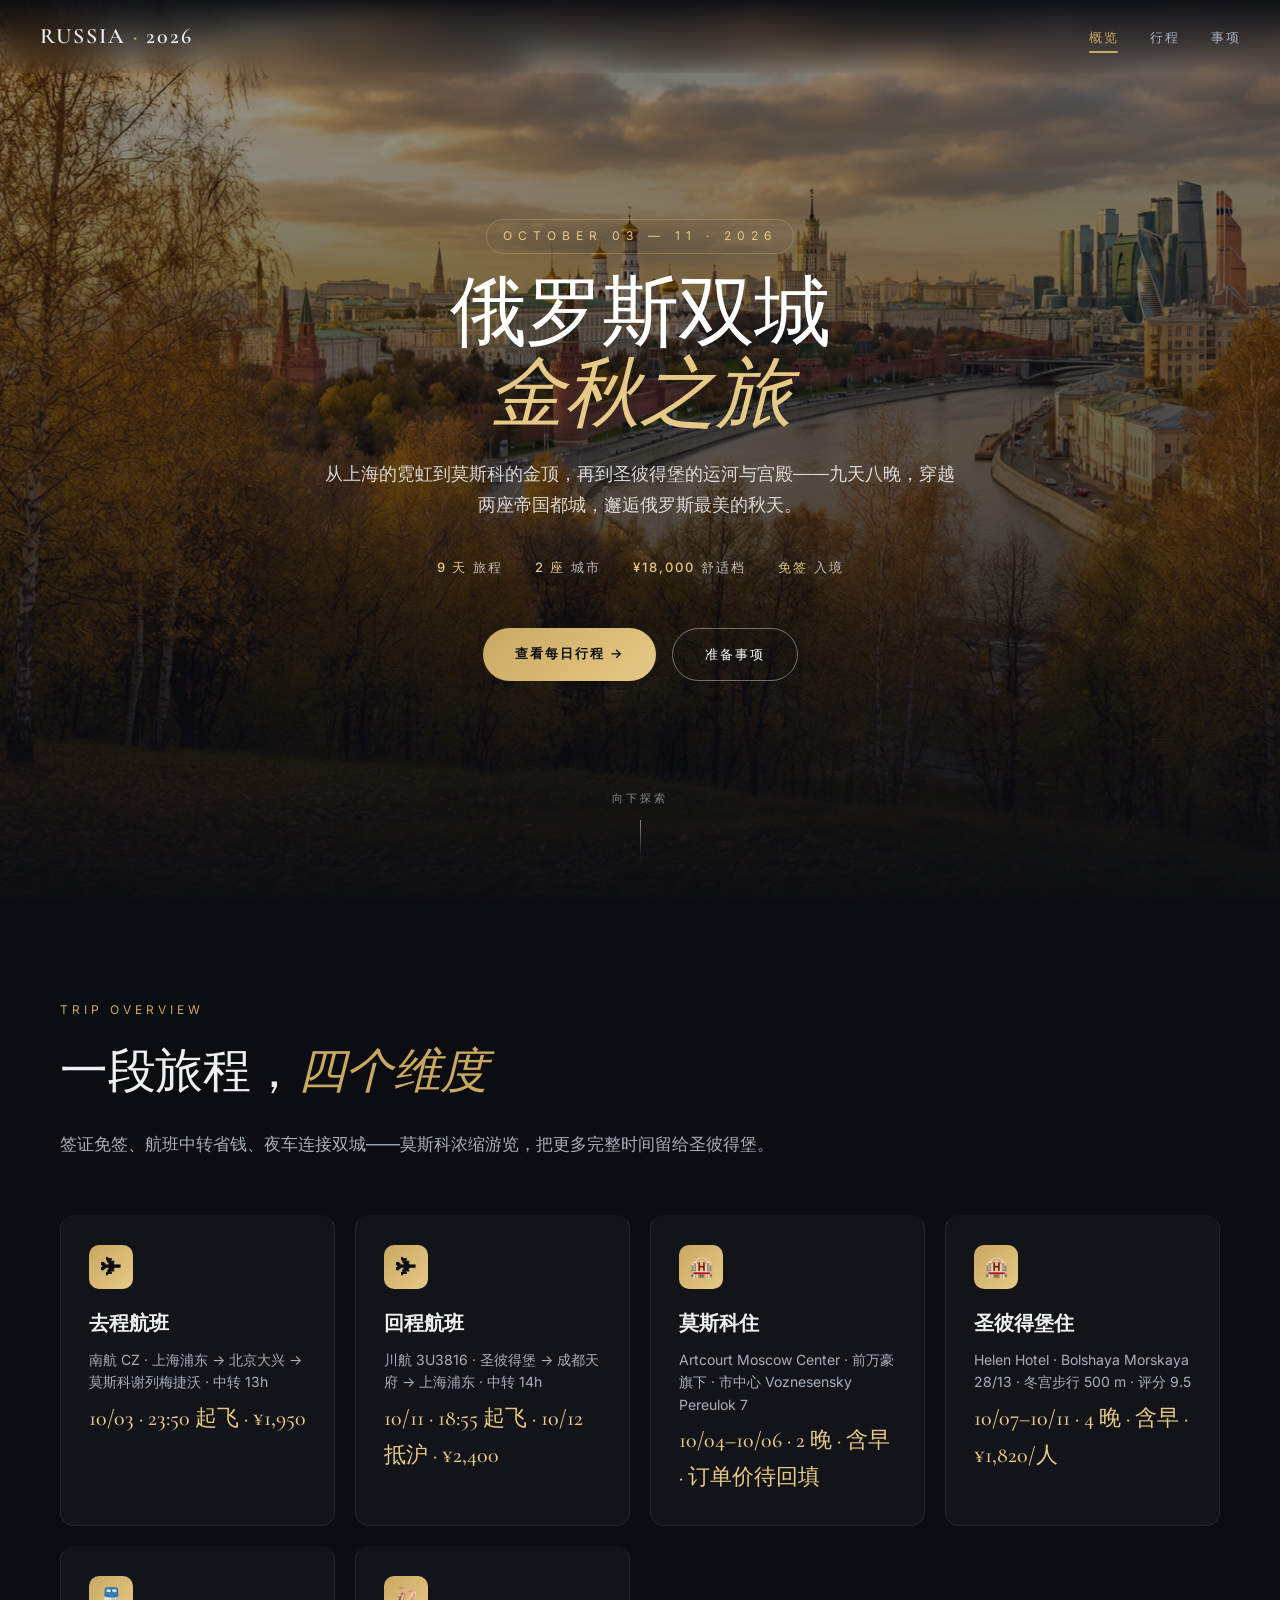
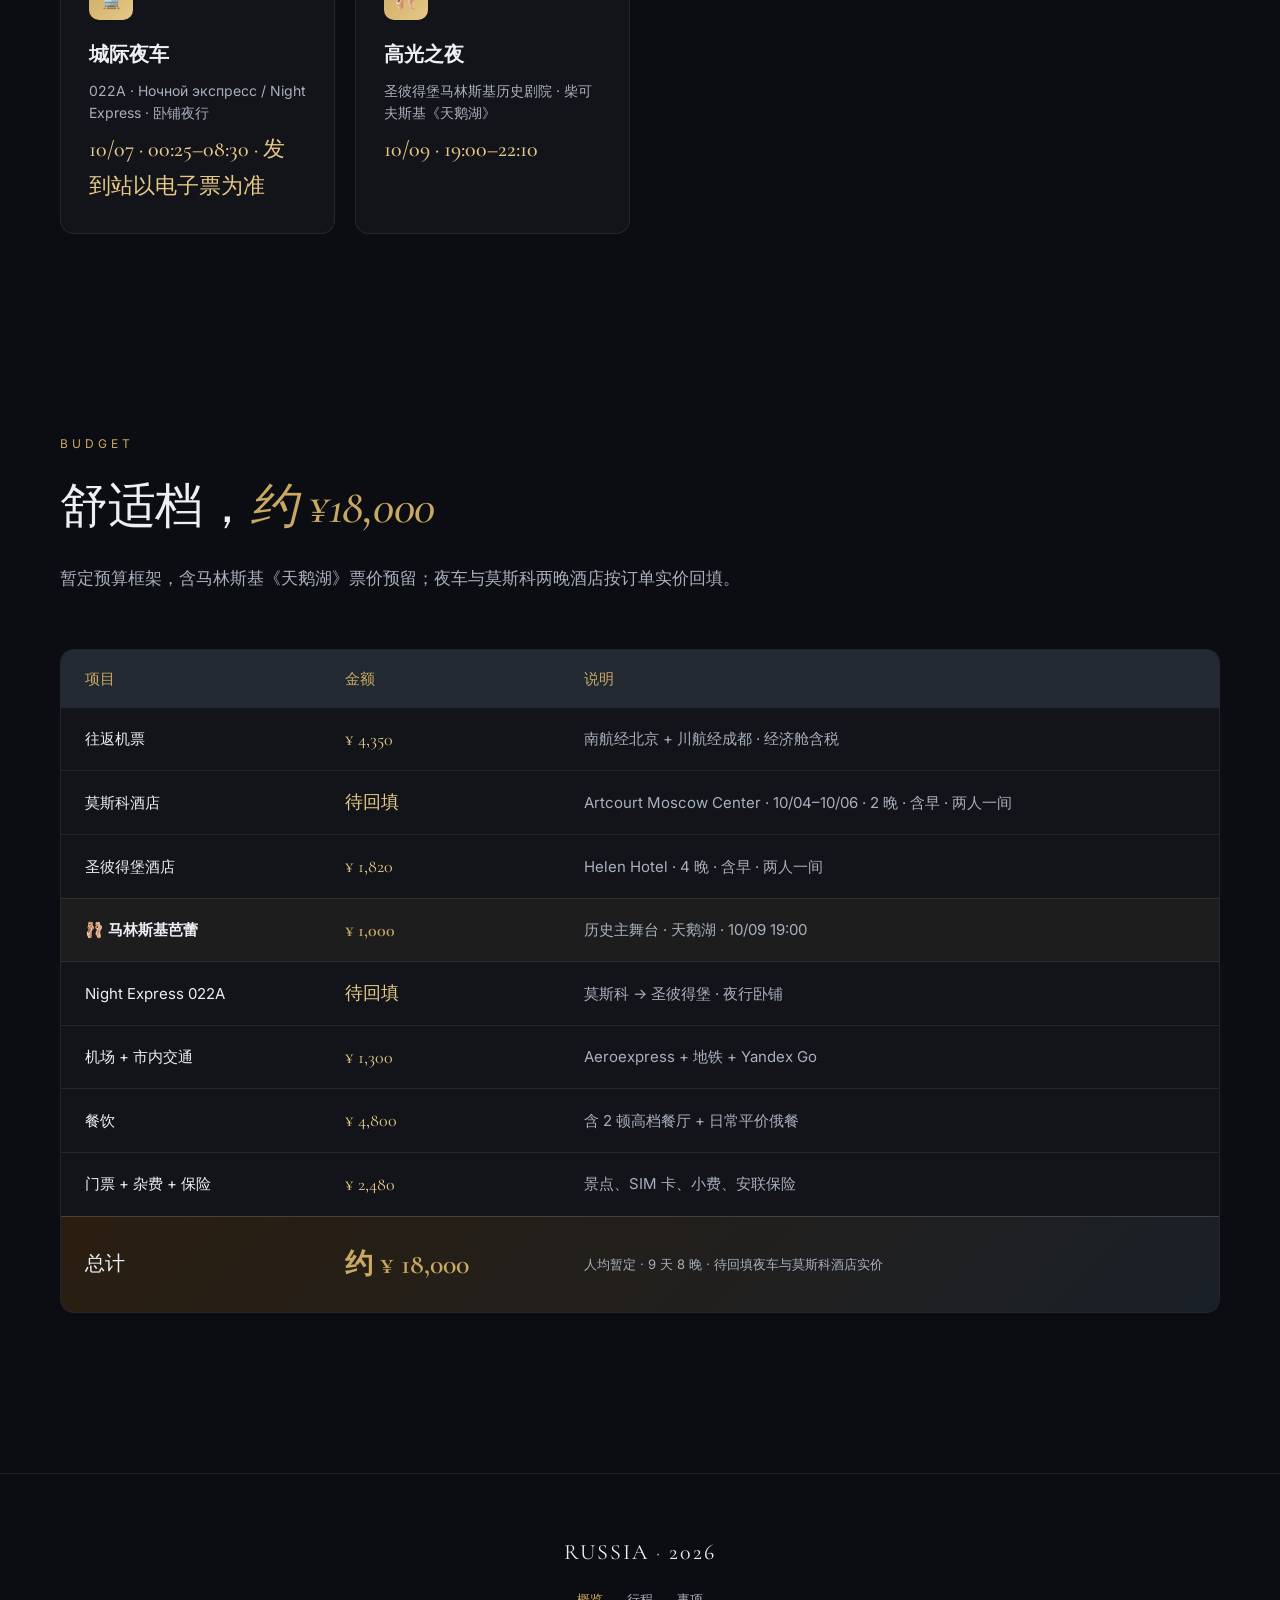
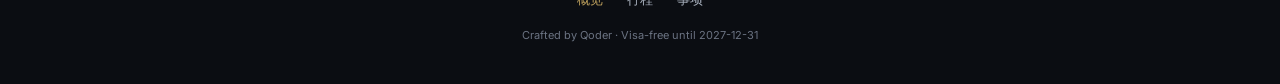
==== commit b5bb7625: "Replace Sapsan with overnight train itinerary" ====
--- a/index.html
+++ b/index.html
@@ -43,21 +43,21 @@
 <section class="block">
   <span class="section-kicker">Trip Overview</span>
   <h2 class="section-title">一段旅程，<em>四个维度</em></h2>
-  <p class="section-lead">签证免签、航班中转省钱、酒店历史、高铁穿越——所有后勤都已锁定，只需打包行李。</p>
+  <p class="section-lead">签证免签、航班中转省钱、夜车连接双城——莫斯科浓缩游览，把更多完整时间留给圣彼得堡。</p>
   <div class="info-grid">
     <div class="info-card"><div class="info-img" style="background-image:url('img/card-flight.jpg')"></div><div class="icon">✈</div><h4>去程航班</h4><p>南航 CZ · 上海浦东 → 北京大兴 → 莫斯科谢列梅捷沃 · 中转 13h</p><span class="value">10/03 · 23:50 起飞 · ¥1,950</span></div>
     <div class="info-card"><div class="info-img" style="background-image:url('img/card-flight.jpg')"></div><div class="icon">✈</div><h4>回程航班</h4><p>川航 3U3816 · 圣彼得堡 → 成都天府 → 上海浦东 · 中转 14h</p><span class="value">10/11 · 18:55 起飞 · 10/12 抵沪 · ¥2,400</span></div>
-    <div class="info-card"><div class="info-img" style="background-image:url('img/card-hotel-moscow.jpg')"></div><div class="icon">🏨</div><h4>莫斯科住</h4><p>Artcourt Moscow Center · 前万豪旗下 · 市中心 Voznesensky Pereulok 7</p><span class="value">10/04–10/07 · 3 晚 · 含早 · ¥1,400/人</span></div>
+    <div class="info-card"><div class="info-img" style="background-image:url('img/card-hotel-moscow.jpg')"></div><div class="icon">🏨</div><h4>莫斯科住</h4><p>Artcourt Moscow Center · 前万豪旗下 · 市中心 Voznesensky Pereulok 7</p><span class="value">10/04–10/06 · 2 晚 · 含早 · 订单价待回填</span></div>
     <div class="info-card"><div class="info-img" style="background-image:url('img/card-hotel-spb.jpg')"></div><div class="icon">🏨</div><h4>圣彼得堡住</h4><p>Helen Hotel · Bolshaya Morskaya 28/13 · 冬宫步行 500 m · 评分 9.5</p><span class="value">10/07–10/11 · 4 晚 · 含早 · ¥1,820/人</span></div>
-    <div class="info-card"><div class="info-img" style="background-image:url('img/hero-5.jpg')"></div><div class="icon">🚄</div><h4>城际高铁</h4><p>游隼号 Sapsan 754А · 商务舱含餐 · 穿越白桦林秋景</p><span class="value">10/07 · 13:30–17:25</span></div>
+    <div class="info-card"><div class="info-img" style="background-image:url('img/night-express-022a.png')"></div><div class="icon">🚆</div><h4>城际夜车</h4><p>022A · Ночной экспресс / Night Express · 卧铺夜行</p><span class="value">10/07 · 00:25–08:30 · 发到站以电子票为准</span></div>
     <div class="info-card"><div class="info-img" style="background-image:url('img/hero-6.jpg')"></div><div class="icon">🩰</div><h4>高光之夜</h4><p>圣彼得堡马林斯基历史剧院 · 柴可夫斯基《天鹅湖》</p><span class="value">10/09 · 19:00–22:10</span></div>
   </div>
 </section>
 
 <section class="block" id="budget">
   <span class="section-kicker">Budget</span>
-  <h2 class="section-title">舒适档，<em>¥18,000</em></h2>
-  <p class="section-lead">含马林斯基历史剧院《天鹅湖》票价预留。航班中转北京/成都，比直飞省 ¥3,450。</p>
+  <h2 class="section-title">舒适档，<em>约 ¥18,000</em></h2>
+  <p class="section-lead">暂定预算框架，含马林斯基《天鹅湖》票价预留；夜车与莫斯科两晚酒店按订单实价回填。</p>
   <div style="background: var(--card); border: 1px solid var(--line); border-radius: var(--radius); overflow: hidden;">
     <table style="width:100%; border-collapse: collapse; font-size: 15px;">
       <thead><tr style="background: #222933;">
@@ -67,18 +67,18 @@
       </tr></thead>
       <tbody>
         <tr style="border-bottom: 1px solid var(--line);"><td style="padding: 16px 24px;">往返机票</td><td style="padding: 16px 24px; color: var(--gold-2); font-family: var(--serif); font-size: 18px;">¥ 4,350</td><td style="padding: 16px 24px; color: var(--ink-2);">南航经北京 + 川航经成都 · 经济舱含税</td></tr>
-        <tr style="border-bottom: 1px solid var(--line);"><td style="padding: 16px 24px;">莫斯科酒店</td><td style="padding: 16px 24px; color: var(--gold-2); font-family: var(--serif); font-size: 18px;">¥ 1,400</td><td style="padding: 16px 24px; color: var(--ink-2);">Artcourt Moscow Center · 10/04–10/07 · 3 晚 · 含早 · 两人一间</td></tr>
+        <tr style="border-bottom: 1px solid var(--line);"><td style="padding: 16px 24px;">莫斯科酒店</td><td style="padding: 16px 24px; color: var(--gold-2); font-family: var(--serif); font-size: 18px;">待回填</td><td style="padding: 16px 24px; color: var(--ink-2);">Artcourt Moscow Center · 10/04–10/06 · 2 晚 · 含早 · 两人一间</td></tr>
         <tr style="border-bottom: 1px solid var(--line);"><td style="padding: 16px 24px;">圣彼得堡酒店</td><td style="padding: 16px 24px; color: var(--gold-2); font-family: var(--serif); font-size: 18px;">¥ 1,820</td><td style="padding: 16px 24px; color: var(--ink-2);">Helen Hotel · 4 晚 · 含早 · 两人一间</td></tr>
         <tr style="border-bottom: 1px solid var(--line); background: rgba(201,169,97,.06);"><td style="padding: 16px 24px; font-weight: 600;">🩰 马林斯基芭蕾</td><td style="padding: 16px 24px; color: var(--gold); font-family: var(--serif); font-size: 18px; font-weight: 600;">¥ 1,000</td><td style="padding: 16px 24px; color: var(--ink-2);">历史主舞台 · 天鹅湖 · 10/09 19:00</td></tr>
-        <tr style="border-bottom: 1px solid var(--line);"><td style="padding: 16px 24px;">Sapsan 商务舱</td><td style="padding: 16px 24px; color: var(--gold-2); font-family: var(--serif); font-size: 18px;">¥ 850</td><td style="padding: 16px 24px; color: var(--ink-2);">莫斯科 → 圣彼得堡</td></tr>
+        <tr style="border-bottom: 1px solid var(--line);"><td style="padding: 16px 24px;">Night Express 022A</td><td style="padding: 16px 24px; color: var(--gold-2); font-family: var(--serif); font-size: 18px;">待回填</td><td style="padding: 16px 24px; color: var(--ink-2);">莫斯科 → 圣彼得堡 · 夜行卧铺</td></tr>
         <tr style="border-bottom: 1px solid var(--line);"><td style="padding: 16px 24px;">机场 + 市内交通</td><td style="padding: 16px 24px; color: var(--gold-2); font-family: var(--serif); font-size: 18px;">¥ 1,300</td><td style="padding: 16px 24px; color: var(--ink-2);">Aeroexpress + 地铁 + Yandex Go</td></tr>
         <tr style="border-bottom: 1px solid var(--line);"><td style="padding: 16px 24px;">餐饮</td><td style="padding: 16px 24px; color: var(--gold-2); font-family: var(--serif); font-size: 18px;">¥ 4,800</td><td style="padding: 16px 24px; color: var(--ink-2);">含 2 顿高档餐厅 + 日常平价俄餐</td></tr>
         <tr style="border-bottom: 1px solid var(--line);"><td style="padding: 16px 24px;">门票 + 杂费 + 保险</td><td style="padding: 16px 24px; color: var(--gold-2); font-family: var(--serif); font-size: 18px;">¥ 2,480</td><td style="padding: 16px 24px; color: var(--ink-2);">景点、SIM 卡、小费、安联保险</td></tr>
       </tbody>
       <tfoot><tr style="background: linear-gradient(135deg, #2a1e10, #1a2028);">
         <td style="padding: 24px; font-family: var(--serif); font-size: 20px;">总计</td>
-        <td style="padding: 24px; color: var(--gold); font-family: var(--serif); font-size: 28px; font-weight: 600;">¥ 18,000</td>
-        <td style="padding: 24px; color: var(--ink-2); font-size: 13px;">人均 · 9 天 8 晚 · 舒适档 · 含芭蕾 · 中转航班</td>
+        <td style="padding: 24px; color: var(--gold); font-family: var(--serif); font-size: 28px; font-weight: 600;">约 ¥ 18,000</td>
+        <td style="padding: 24px; color: var(--ink-2); font-size: 13px;">人均暂定 · 9 天 8 晚 · 待回填夜车与莫斯科酒店实价</td>
       </tr></tfoot>
     </table>
   </div>
--- a/styles.css
+++ b/styles.css
@@ -235,7 +235,7 @@
 .hero.day2::before { background-image: url('img/hero-2.jpg'); }
 .hero.day3::before { background-image: url('img/hero-3.jpg'); }
 .hero.day4::before { background-image: url('img/hero-4.jpg'); }
-.hero.day5::before { background-image: url('img/hero-5.jpg'); }
+.hero.day5::before { background-image: url('img/night-express-022a.png'); }
 .hero.day6::before { background-image: url('img/hero-6.jpg'); }
 .hero.day7::before { background-image: url('img/hero-7.jpg'); }
 .hero.day8::before { background-image: url('img/hero-8.jpg'); }
@@ -422,12 +422,12 @@
 .day-banner.b1::before { background-image: url('img/hero-1.jpg'); }
 .day-banner.b2 { background-image: url('img/hero-2.jpg'); }
 .day-banner.b2::before { background-image: url('img/hero-2.jpg'); }
-.day-banner.b3 { background-image: url('img/event-sparrow-hills.jpg'); }
-.day-banner.b3::before { background-image: url('img/event-sparrow-hills.jpg'); }
+.day-banner.b3 { background-image: url('img/event-tretyakov.jpg'); }
+.day-banner.b3::before { background-image: url('img/event-tretyakov.jpg'); }
 .day-banner.b4 { background-image: url('img/hero-4.jpg'); }
 .day-banner.b4::before { background-image: url('img/hero-4.jpg'); }
-.day-banner.b5 { background-image: url('img/hero-5.jpg'); }
-.day-banner.b5::before { background-image: url('img/hero-5.jpg'); }
+.day-banner.b5 { background-image: url('img/night-express-022a.png'); }
+.day-banner.b5::before { background-image: url('img/night-express-022a.png'); }
 .day-banner.b6 { background-image: url('img/hero-6.jpg'); }
 .day-banner.b6::before { background-image: url('img/hero-6.jpg'); }
 .day-banner.b7 { background-image: url('img/hero-7.jpg'); }
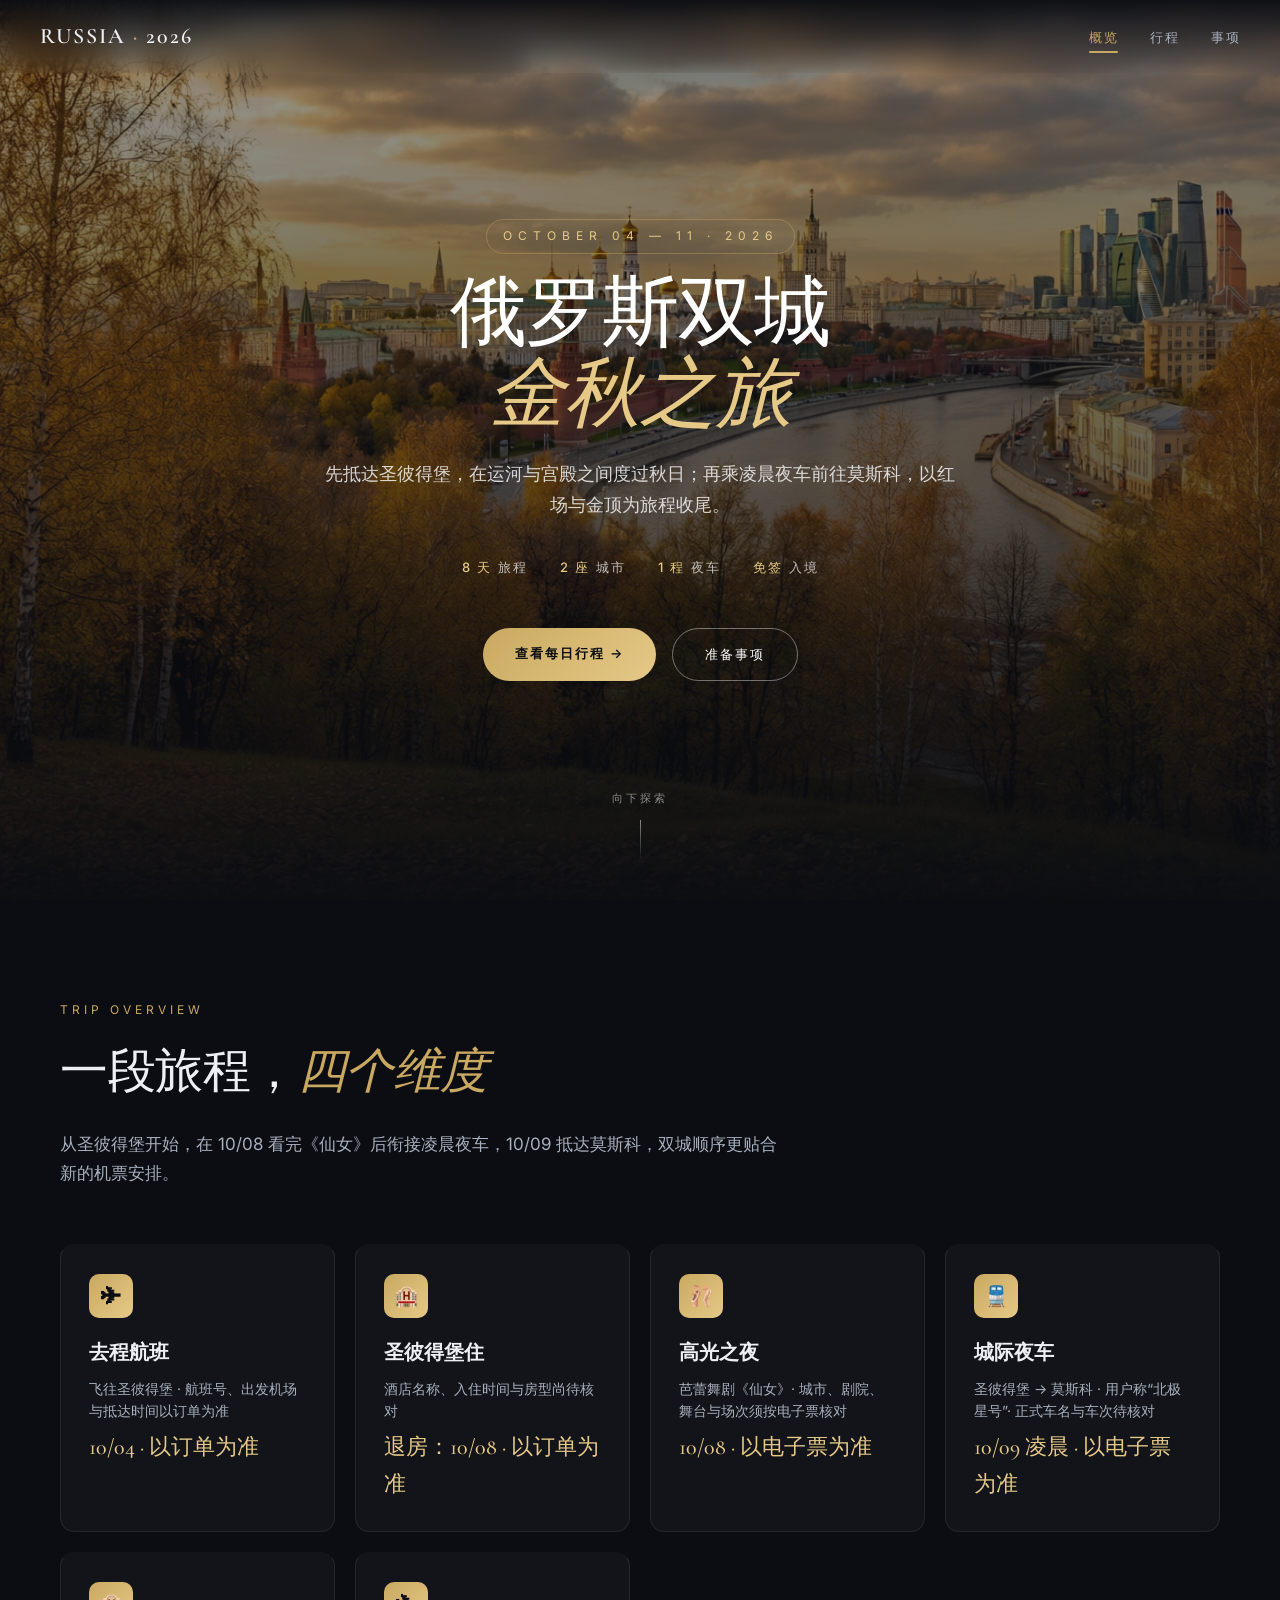
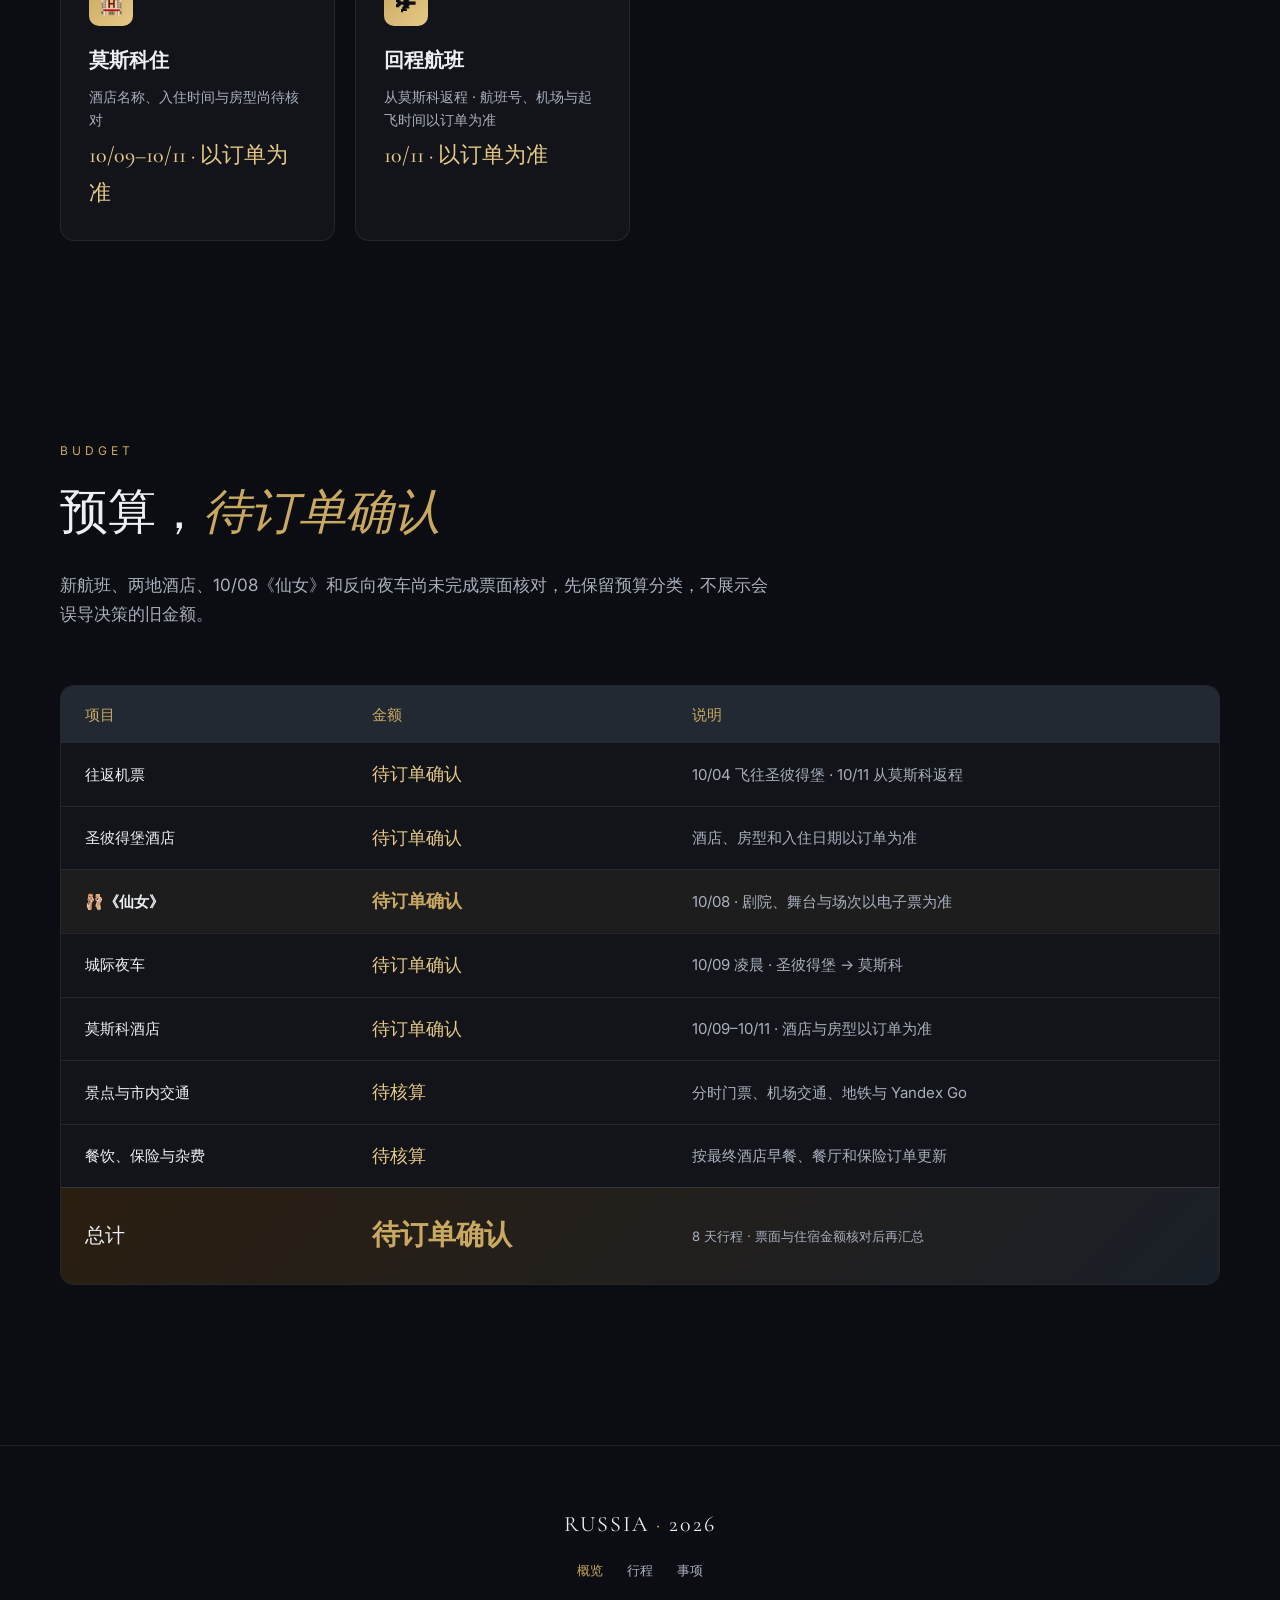
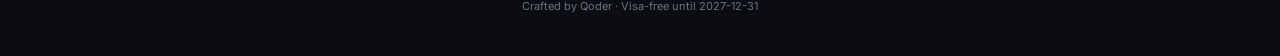
==== commit 54ca6d41: "Reverse Russia itinerary and sync booking checklist Update the trip to visit Saint Petersburg before" ====
--- a/index.html
+++ b/index.html
@@ -23,13 +23,13 @@
 
 <section class="hero home">
   <div class="hero-content">
-    <span class="kicker">October 03 — 11 · 2026</span>
+    <span class="kicker">October 04 — 11 · 2026</span>
     <h1>俄罗斯双城<br><em>金秋之旅</em></h1>
-    <p class="subtitle">从上海的霓虹到莫斯科的金顶，再到圣彼得堡的运河与宫殿——九天八晚，穿越两座帝国都城，邂逅俄罗斯最美的秋天。</p>
+    <p class="subtitle">先抵达圣彼得堡，在运河与宫殿之间度过秋日；再乘凌晨夜车前往莫斯科，以红场与金顶为旅程收尾。</p>
     <div class="meta-row">
-      <div><b>9 天</b>旅程</div>
+      <div><b>8 天</b>旅程</div>
       <div><b>2 座</b>城市</div>
-      <div><b>¥18,000</b>舒适档</div>
+      <div><b>1 程</b>夜车</div>
       <div><b>免签</b>入境</div>
     </div>
     <div style="margin-top: 50px; display: flex; gap: 16px; justify-content: center; flex-wrap: wrap;">
@@ -43,21 +43,21 @@
 <section class="block">
   <span class="section-kicker">Trip Overview</span>
   <h2 class="section-title">一段旅程，<em>四个维度</em></h2>
-  <p class="section-lead">签证免签、航班中转省钱、夜车连接双城——莫斯科浓缩游览，把更多完整时间留给圣彼得堡。</p>
+  <p class="section-lead">从圣彼得堡开始，在 10/08 看完《仙女》后衔接凌晨夜车，10/09 抵达莫斯科，双城顺序更贴合新的机票安排。</p>
   <div class="info-grid">
-    <div class="info-card"><div class="info-img" style="background-image:url('img/card-flight.jpg')"></div><div class="icon">✈</div><h4>去程航班</h4><p>南航 CZ · 上海浦东 → 北京大兴 → 莫斯科谢列梅捷沃 · 中转 13h</p><span class="value">10/03 · 23:50 起飞 · ¥1,950</span></div>
-    <div class="info-card"><div class="info-img" style="background-image:url('img/card-flight.jpg')"></div><div class="icon">✈</div><h4>回程航班</h4><p>川航 3U3816 · 圣彼得堡 → 成都天府 → 上海浦东 · 中转 14h</p><span class="value">10/11 · 18:55 起飞 · 10/12 抵沪 · ¥2,400</span></div>
-    <div class="info-card"><div class="info-img" style="background-image:url('img/card-hotel-moscow.jpg')"></div><div class="icon">🏨</div><h4>莫斯科住</h4><p>Artcourt Moscow Center · 前万豪旗下 · 市中心 Voznesensky Pereulok 7</p><span class="value">10/04–10/06 · 2 晚 · 含早 · 订单价待回填</span></div>
-    <div class="info-card"><div class="info-img" style="background-image:url('img/card-hotel-spb.jpg')"></div><div class="icon">🏨</div><h4>圣彼得堡住</h4><p>Helen Hotel · Bolshaya Morskaya 28/13 · 冬宫步行 500 m · 评分 9.5</p><span class="value">10/07–10/11 · 4 晚 · 含早 · ¥1,820/人</span></div>
-    <div class="info-card"><div class="info-img" style="background-image:url('img/night-express-022a.png')"></div><div class="icon">🚆</div><h4>城际夜车</h4><p>022A · Ночной экспресс / Night Express · 卧铺夜行</p><span class="value">10/07 · 00:25–08:30 · 发到站以电子票为准</span></div>
-    <div class="info-card"><div class="info-img" style="background-image:url('img/hero-6.jpg')"></div><div class="icon">🩰</div><h4>高光之夜</h4><p>圣彼得堡马林斯基历史剧院 · 柴可夫斯基《天鹅湖》</p><span class="value">10/09 · 19:00–22:10</span></div>
+    <div class="info-card"><div class="info-img" style="background-image:url('img/card-flight.jpg')"></div><div class="icon">✈</div><h4>去程航班</h4><p>飞往圣彼得堡 · 航班号、出发机场与抵达时间以订单为准</p><span class="value">10/04 · 以订单为准</span></div>
+    <div class="info-card"><div class="info-img" style="background-image:url('img/card-hotel-spb.jpg')"></div><div class="icon">🏨</div><h4>圣彼得堡住</h4><p>酒店名称、入住时间与房型尚待核对</p><span class="value">退房：10/08 · 以订单为准</span></div>
+    <div class="info-card"><div class="info-img" style="background-image:url('img/hero-6.jpg')"></div><div class="icon">🩰</div><h4>高光之夜</h4><p>芭蕾舞剧《仙女》· 城市、剧院、舞台与场次须按电子票核对</p><span class="value">10/08 · 以电子票为准</span></div>
+    <div class="info-card"><div class="info-img" style="background-image:url('img/night-express-022a.png')"></div><div class="icon">🚆</div><h4>城际夜车</h4><p>圣彼得堡 → 莫斯科 · 用户称“北极星号”· 正式车名与车次待核对</p><span class="value">10/09 凌晨 · 以电子票为准</span></div>
+    <div class="info-card"><div class="info-img" style="background-image:url('img/card-hotel-moscow.jpg')"></div><div class="icon">🏨</div><h4>莫斯科住</h4><p>酒店名称、入住时间与房型尚待核对</p><span class="value">10/09–10/11 · 以订单为准</span></div>
+    <div class="info-card"><div class="info-img" style="background-image:url('img/card-flight.jpg')"></div><div class="icon">✈</div><h4>回程航班</h4><p>从莫斯科返程 · 航班号、机场与起飞时间以订单为准</p><span class="value">10/11 · 以订单为准</span></div>
   </div>
 </section>
 
 <section class="block" id="budget">
   <span class="section-kicker">Budget</span>
-  <h2 class="section-title">舒适档，<em>约 ¥18,000</em></h2>
-  <p class="section-lead">暂定预算框架，含马林斯基《天鹅湖》票价预留；夜车与莫斯科两晚酒店按订单实价回填。</p>
+  <h2 class="section-title">预算，<em>待订单确认</em></h2>
+  <p class="section-lead">新航班、两地酒店、10/08《仙女》和反向夜车尚未完成票面核对，先保留预算分类，不展示会误导决策的旧金额。</p>
   <div style="background: var(--card); border: 1px solid var(--line); border-radius: var(--radius); overflow: hidden;">
     <table style="width:100%; border-collapse: collapse; font-size: 15px;">
       <thead><tr style="background: #222933;">
@@ -66,19 +66,18 @@
         <th style="padding: 16px 24px; text-align: left; color: var(--gold); font-weight: 500;">说明</th>
       </tr></thead>
       <tbody>
-        <tr style="border-bottom: 1px solid var(--line);"><td style="padding: 16px 24px;">往返机票</td><td style="padding: 16px 24px; color: var(--gold-2); font-family: var(--serif); font-size: 18px;">¥ 4,350</td><td style="padding: 16px 24px; color: var(--ink-2);">南航经北京 + 川航经成都 · 经济舱含税</td></tr>
-        <tr style="border-bottom: 1px solid var(--line);"><td style="padding: 16px 24px;">莫斯科酒店</td><td style="padding: 16px 24px; color: var(--gold-2); font-family: var(--serif); font-size: 18px;">待回填</td><td style="padding: 16px 24px; color: var(--ink-2);">Artcourt Moscow Center · 10/04–10/06 · 2 晚 · 含早 · 两人一间</td></tr>
-        <tr style="border-bottom: 1px solid var(--line);"><td style="padding: 16px 24px;">圣彼得堡酒店</td><td style="padding: 16px 24px; color: var(--gold-2); font-family: var(--serif); font-size: 18px;">¥ 1,820</td><td style="padding: 16px 24px; color: var(--ink-2);">Helen Hotel · 4 晚 · 含早 · 两人一间</td></tr>
-        <tr style="border-bottom: 1px solid var(--line); background: rgba(201,169,97,.06);"><td style="padding: 16px 24px; font-weight: 600;">🩰 马林斯基芭蕾</td><td style="padding: 16px 24px; color: var(--gold); font-family: var(--serif); font-size: 18px; font-weight: 600;">¥ 1,000</td><td style="padding: 16px 24px; color: var(--ink-2);">历史主舞台 · 天鹅湖 · 10/09 19:00</td></tr>
-        <tr style="border-bottom: 1px solid var(--line);"><td style="padding: 16px 24px;">Night Express 022A</td><td style="padding: 16px 24px; color: var(--gold-2); font-family: var(--serif); font-size: 18px;">待回填</td><td style="padding: 16px 24px; color: var(--ink-2);">莫斯科 → 圣彼得堡 · 夜行卧铺</td></tr>
-        <tr style="border-bottom: 1px solid var(--line);"><td style="padding: 16px 24px;">机场 + 市内交通</td><td style="padding: 16px 24px; color: var(--gold-2); font-family: var(--serif); font-size: 18px;">¥ 1,300</td><td style="padding: 16px 24px; color: var(--ink-2);">Aeroexpress + 地铁 + Yandex Go</td></tr>
-        <tr style="border-bottom: 1px solid var(--line);"><td style="padding: 16px 24px;">餐饮</td><td style="padding: 16px 24px; color: var(--gold-2); font-family: var(--serif); font-size: 18px;">¥ 4,800</td><td style="padding: 16px 24px; color: var(--ink-2);">含 2 顿高档餐厅 + 日常平价俄餐</td></tr>
-        <tr style="border-bottom: 1px solid var(--line);"><td style="padding: 16px 24px;">门票 + 杂费 + 保险</td><td style="padding: 16px 24px; color: var(--gold-2); font-family: var(--serif); font-size: 18px;">¥ 2,480</td><td style="padding: 16px 24px; color: var(--ink-2);">景点、SIM 卡、小费、安联保险</td></tr>
+        <tr style="border-bottom: 1px solid var(--line);"><td style="padding: 16px 24px;">往返机票</td><td style="padding: 16px 24px; color: var(--gold-2); font-family: var(--serif); font-size: 18px;">待订单确认</td><td style="padding: 16px 24px; color: var(--ink-2);">10/04 飞往圣彼得堡 · 10/11 从莫斯科返程</td></tr>
+        <tr style="border-bottom: 1px solid var(--line);"><td style="padding: 16px 24px;">圣彼得堡酒店</td><td style="padding: 16px 24px; color: var(--gold-2); font-family: var(--serif); font-size: 18px;">待订单确认</td><td style="padding: 16px 24px; color: var(--ink-2);">酒店、房型和入住日期以订单为准</td></tr>
+        <tr style="border-bottom: 1px solid var(--line); background: rgba(201,169,97,.06);"><td style="padding: 16px 24px; font-weight: 600;">🩰《仙女》</td><td style="padding: 16px 24px; color: var(--gold); font-family: var(--serif); font-size: 18px; font-weight: 600;">待订单确认</td><td style="padding: 16px 24px; color: var(--ink-2);">10/08 · 剧院、舞台与场次以电子票为准</td></tr>
+        <tr style="border-bottom: 1px solid var(--line);"><td style="padding: 16px 24px;">城际夜车</td><td style="padding: 16px 24px; color: var(--gold-2); font-family: var(--serif); font-size: 18px;">待订单确认</td><td style="padding: 16px 24px; color: var(--ink-2);">10/09 凌晨 · 圣彼得堡 → 莫斯科</td></tr>
+        <tr style="border-bottom: 1px solid var(--line);"><td style="padding: 16px 24px;">莫斯科酒店</td><td style="padding: 16px 24px; color: var(--gold-2); font-family: var(--serif); font-size: 18px;">待订单确认</td><td style="padding: 16px 24px; color: var(--ink-2);">10/09–10/11 · 酒店与房型以订单为准</td></tr>
+        <tr style="border-bottom: 1px solid var(--line);"><td style="padding: 16px 24px;">景点与市内交通</td><td style="padding: 16px 24px; color: var(--gold-2); font-family: var(--serif); font-size: 18px;">待核算</td><td style="padding: 16px 24px; color: var(--ink-2);">分时门票、机场交通、地铁与 Yandex Go</td></tr>
+        <tr style="border-bottom: 1px solid var(--line);"><td style="padding: 16px 24px;">餐饮、保险与杂费</td><td style="padding: 16px 24px; color: var(--gold-2); font-family: var(--serif); font-size: 18px;">待核算</td><td style="padding: 16px 24px; color: var(--ink-2);">按最终酒店早餐、餐厅和保险订单更新</td></tr>
       </tbody>
       <tfoot><tr style="background: linear-gradient(135deg, #2a1e10, #1a2028);">
         <td style="padding: 24px; font-family: var(--serif); font-size: 20px;">总计</td>
-        <td style="padding: 24px; color: var(--gold); font-family: var(--serif); font-size: 28px; font-weight: 600;">约 ¥ 18,000</td>
-        <td style="padding: 24px; color: var(--ink-2); font-size: 13px;">人均暂定 · 9 天 8 晚 · 待回填夜车与莫斯科酒店实价</td>
+        <td style="padding: 24px; color: var(--gold); font-family: var(--serif); font-size: 28px; font-weight: 600;">待订单确认</td>
+        <td style="padding: 24px; color: var(--ink-2); font-size: 13px;">8 天行程 · 票面与住宿金额核对后再汇总</td>
       </tr></tfoot>
     </table>
   </div>
--- a/styles.css
+++ b/styles.css
@@ -418,24 +418,22 @@
 }
 
 /* Banner images per day */
-.day-banner.b1 { background-image: url('img/hero-1.jpg'); }
-.day-banner.b1::before { background-image: url('img/hero-1.jpg'); }
-.day-banner.b2 { background-image: url('img/hero-2.jpg'); }
-.day-banner.b2::before { background-image: url('img/hero-2.jpg'); }
-.day-banner.b3 { background-image: url('img/event-tretyakov.jpg'); }
-.day-banner.b3::before { background-image: url('img/event-tretyakov.jpg'); }
-.day-banner.b4 { background-image: url('img/hero-4.jpg'); }
-.day-banner.b4::before { background-image: url('img/hero-4.jpg'); }
-.day-banner.b5 { background-image: url('img/night-express-022a.png'); }
-.day-banner.b5::before { background-image: url('img/night-express-022a.png'); }
-.day-banner.b6 { background-image: url('img/hero-6.jpg'); }
-.day-banner.b6::before { background-image: url('img/hero-6.jpg'); }
-.day-banner.b7 { background-image: url('img/hero-7.jpg'); }
-.day-banner.b7::before { background-image: url('img/hero-7.jpg'); }
-.day-banner.b8 { background-image: url('img/hero-8.jpg'); }
-.day-banner.b8::before { background-image: url('img/hero-8.jpg'); }
-.day-banner.b9 { background-image: url('img/hero-9.jpg'); }
-.day-banner.b9::before { background-image: url('img/hero-9.jpg'); }
+.day-banner.b1 { background-image: url('img/hero-6.jpg'); }
+.day-banner.b1::before { background-image: url('img/hero-6.jpg'); }
+.day-banner.b2 { background-image: url('img/hero-8.jpg'); }
+.day-banner.b2::before { background-image: url('img/hero-8.jpg'); }
+.day-banner.b3 { background-image: url('img/hero-7.jpg'); }
+.day-banner.b3::before { background-image: url('img/hero-7.jpg'); }
+.day-banner.b4 { background-image: url('img/hero-6.jpg'); }
+.day-banner.b4::before { background-image: url('img/hero-6.jpg'); }
+.day-banner.b5 { background-image: url('img/hero-8.jpg'); }
+.day-banner.b5::before { background-image: url('img/hero-8.jpg'); }
+.day-banner.b6 { background-image: url('img/night-express-022a.png'); }
+.day-banner.b6::before { background-image: url('img/night-express-022a.png'); }
+.day-banner.b7 { background-image: url('img/hero-2.jpg'); }
+.day-banner.b7::before { background-image: url('img/hero-2.jpg'); }
+.day-banner.b8 { background-image: url('img/hero-9.jpg'); }
+.day-banner.b8::before { background-image: url('img/hero-9.jpg'); }
 
 /* ===== Sections ===== */
 section.block {
